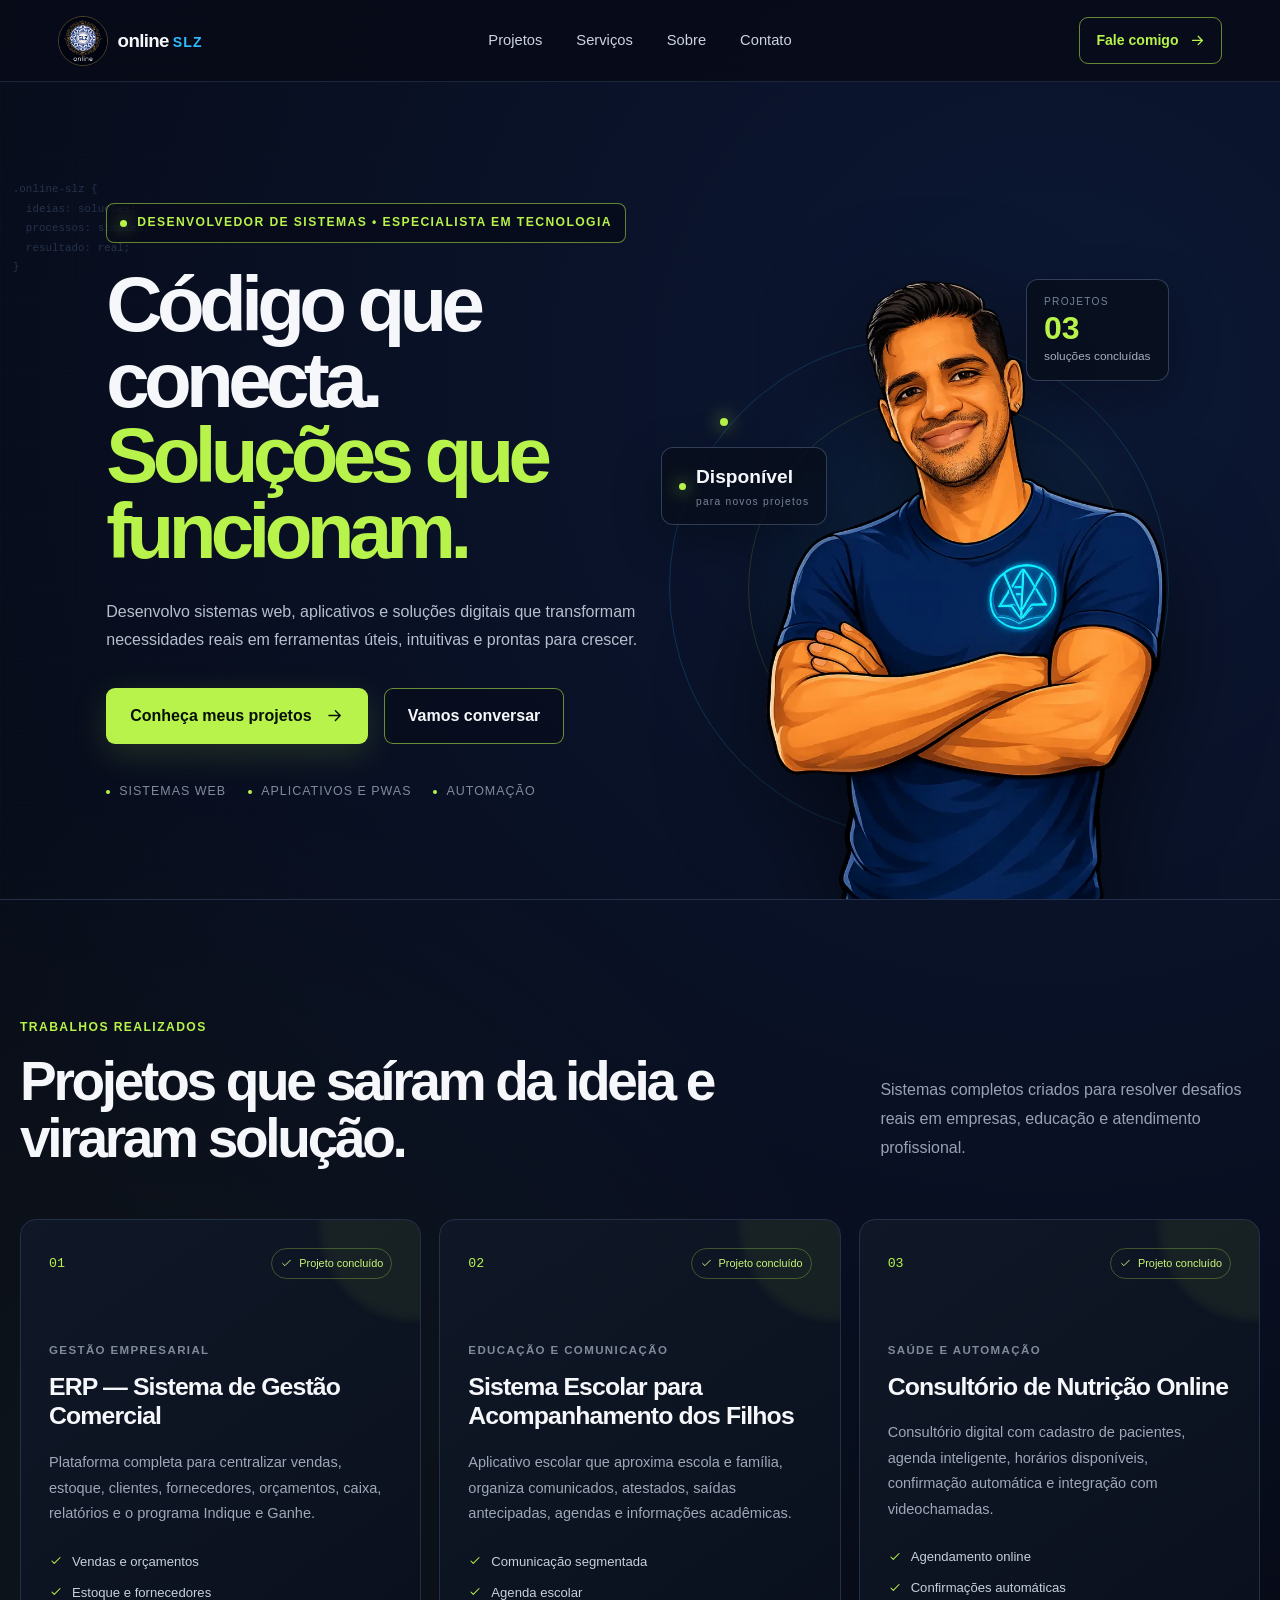
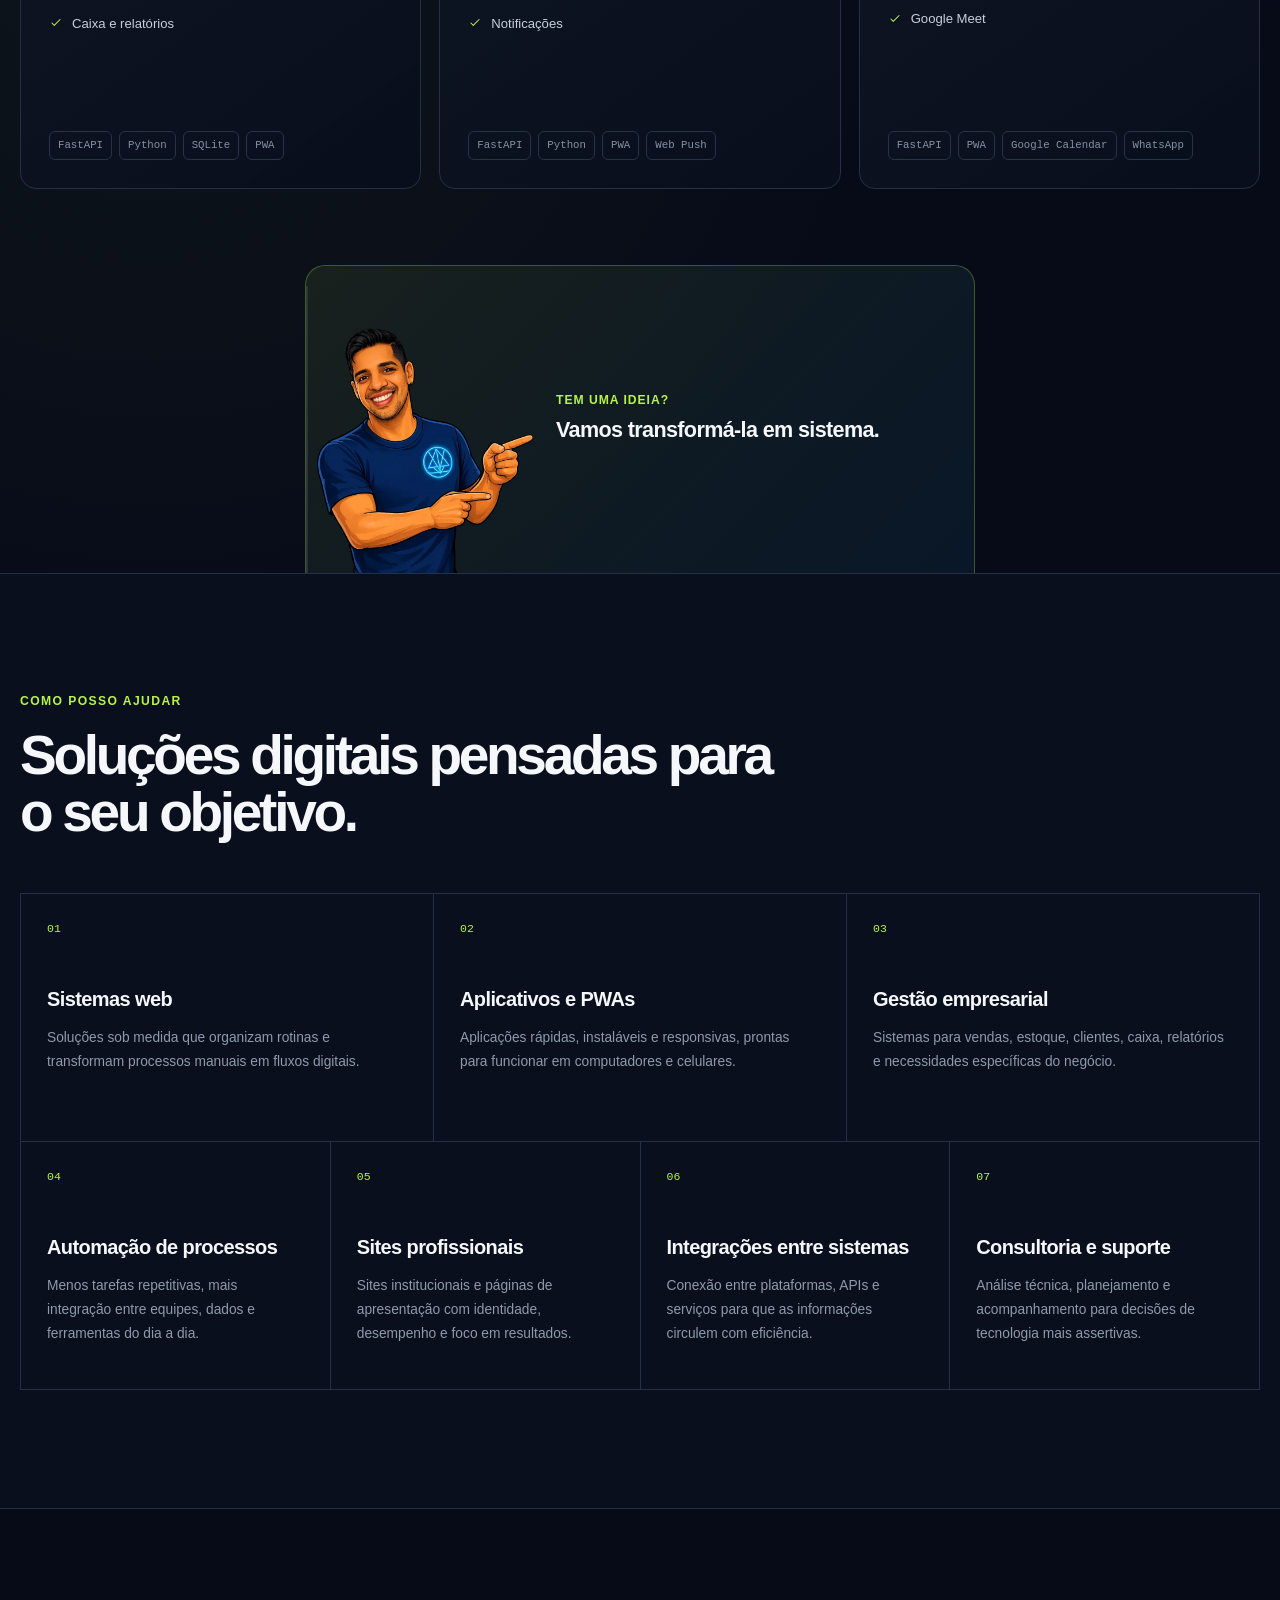
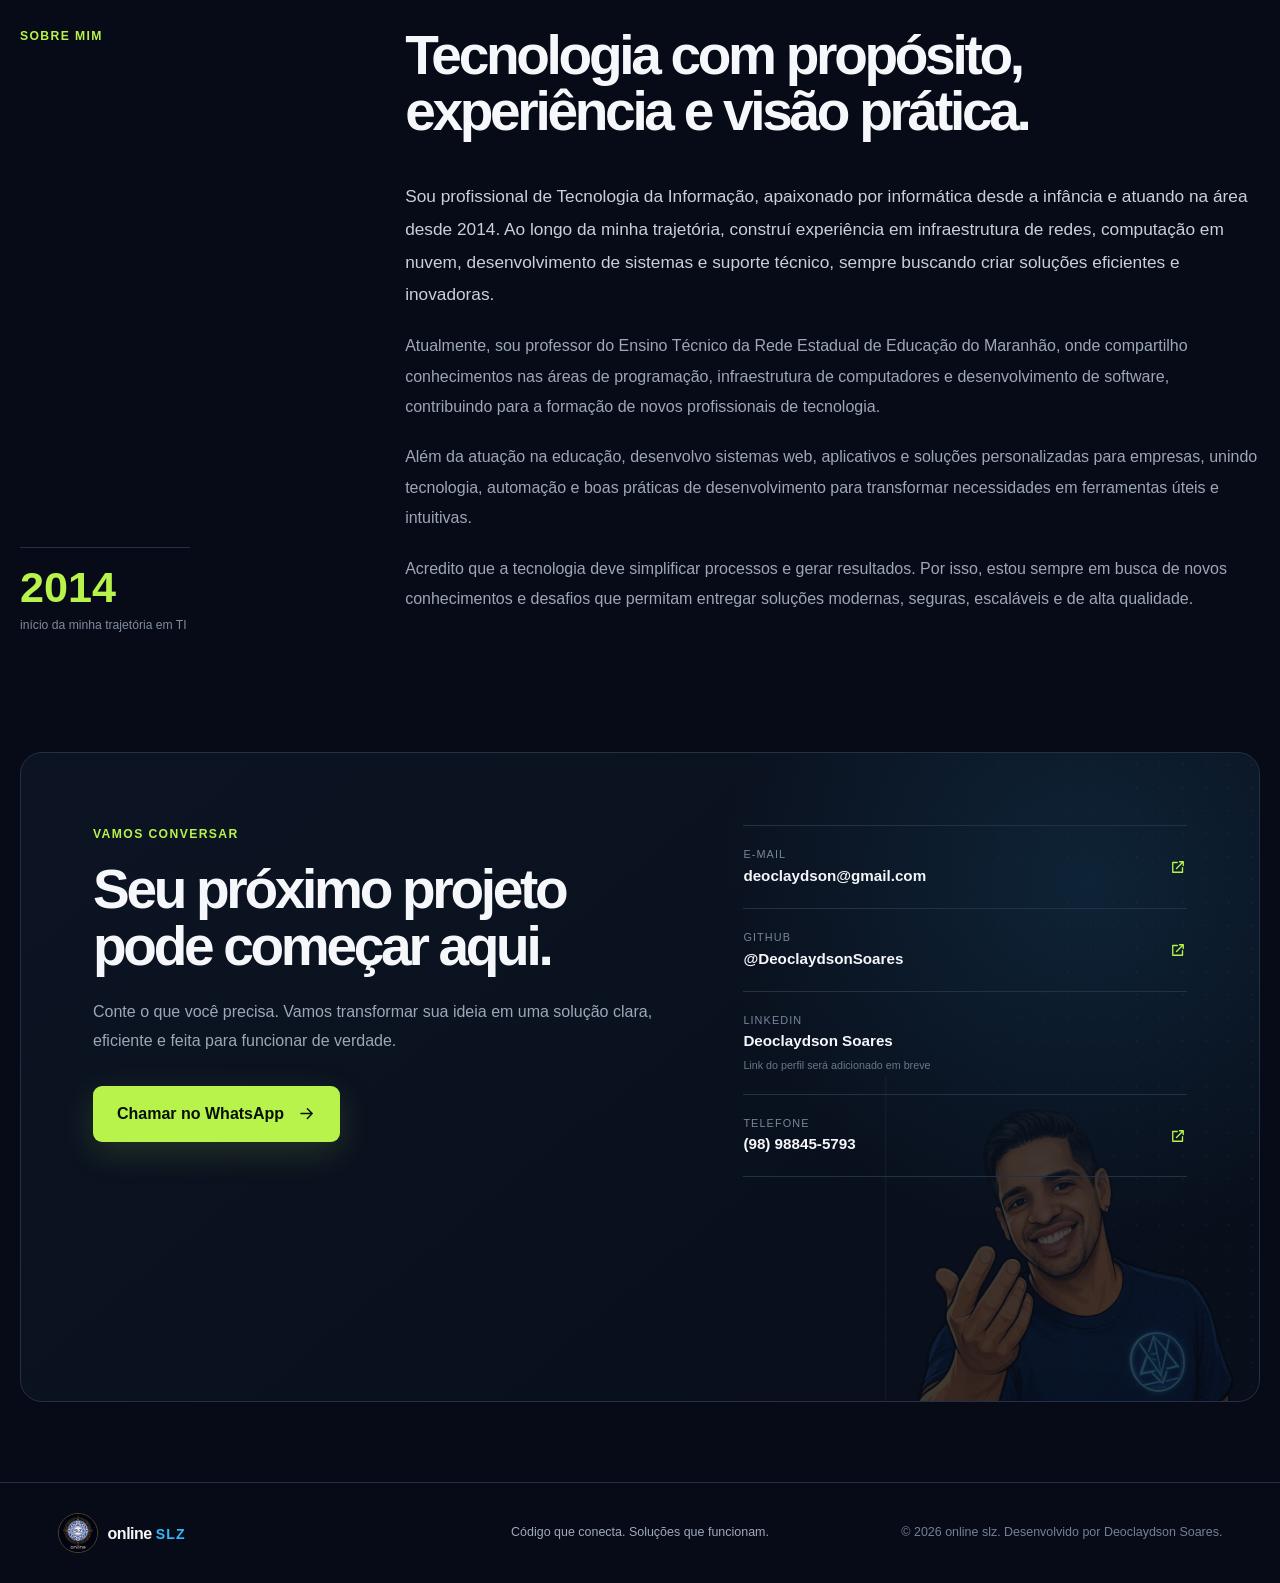
==== index.html @ c658d497 "Criação do site" ====
<!doctype html>
<html lang="pt-BR">
<head>
  <meta charset="utf-8">
  <meta name="viewport" content="width=device-width, initial-scale=1">
  <meta name="theme-color" content="#070b18">
  <meta name="description" content="Portfólio de Deoclaydson Soares. Desenvolvimento de sistemas web, aplicativos, PWAs, automações e soluções personalizadas.">
  <meta name="keywords" content="online slz, Deoclaydson Soares, desenvolvimento de sistemas, aplicativos PWA, sistemas web, automação">
  <title>online slz | Sistemas, aplicativos e soluções em tecnologia</title>
  <link rel="icon" href="[data-uri]">
  <style>

:root {
  --background: #070b18;
  --surface: #0b1220;
  --surface-strong: #101827;
  --surface-soft: #0d1525;
  --text: #f5f7fa;
  --muted: #98a2b3;
  --lime: #b7f34a;
  --lime-soft: rgba(183, 243, 74, 0.12);
  --blue: #32b9ff;
  --gold: #e3b650;
  --border: #243047;
  --header-height: 82px;
}

* {
  box-sizing: border-box;
}

html {
  scroll-behavior: smooth;
  scroll-padding-top: calc(var(--header-height) + 24px);
}

body {
  margin: 0;
  background:
    radial-gradient(circle at 82% 8%, rgba(45, 113, 255, 0.12), transparent 28%),
    radial-gradient(circle at 12% 32%, rgba(183, 243, 74, 0.045), transparent 22%),
    var(--background);
  color: var(--text);
  font-family:
    Inter, "Segoe UI", Arial, Helvetica, sans-serif;
  line-height: 1.6;
  overflow-x: hidden;
}

a {
  color: inherit;
  text-decoration: none;
}

img {
  display: block;
  max-width: 100%;
}

svg {
  width: 1.2em;
  fill: none;
  stroke: currentColor;
  stroke-linecap: round;
  stroke-linejoin: round;
  stroke-width: 1.8;
}

::selection {
  background: var(--lime);
  color: #071006;
}

.skip-link {
  position: fixed;
  z-index: 999;
  top: 10px;
  left: 10px;
  padding: 10px 16px;
  border-radius: 8px;
  background: var(--lime);
  color: #071006;
  transform: translateY(-150%);
  transition: transform 160ms ease;
}

.skip-link:focus {
  transform: translateY(0);
}

.site-header {
  position: sticky;
  z-index: 100;
  top: 0;
  display: grid;
  grid-template-columns: 1fr auto 1fr;
  align-items: center;
  min-height: var(--header-height);
  padding: 10px clamp(20px, 4.5vw, 72px);
  border-bottom: 1px solid rgba(36, 48, 71, 0.72);
  background: rgba(7, 11, 24, 0.86);
  backdrop-filter: blur(20px);
}

.brand {
  display: inline-flex;
  align-items: center;
  width: max-content;
  gap: 10px;
}

.brand img {
  width: 50px;
  height: 50px;
  border: 1px solid rgba(227, 182, 80, 0.32);
  border-radius: 50%;
  object-fit: cover;
}

.brand > span {
  display: flex;
  align-items: baseline;
  gap: 4px;
  letter-spacing: -0.04em;
}

.brand strong {
  font-size: 1.17rem;
  font-weight: 750;
}

.brand small {
  color: var(--blue);
  font-size: 0.88rem;
  font-weight: 800;
  letter-spacing: 0.08em;
  text-transform: uppercase;
}

.desktop-nav {
  display: flex;
  align-items: center;
  gap: 34px;
}

.desktop-nav a {
  position: relative;
  color: #ccd4df;
  font-size: 0.92rem;
  transition: color 180ms ease;
}

.desktop-nav a::after {
  position: absolute;
  right: 0;
  bottom: -10px;
  left: 0;
  height: 2px;
  background: var(--lime);
  content: "";
  transform: scaleX(0);
  transform-origin: right;
  transition: transform 180ms ease;
}

.desktop-nav a:hover,
.desktop-nav a:focus-visible {
  color: var(--text);
}

.desktop-nav a:hover::after,
.desktop-nav a:focus-visible::after {
  transform: scaleX(1);
  transform-origin: left;
}

.header-cta {
  display: inline-flex;
  justify-self: end;
  align-items: center;
  gap: 10px;
  padding: 11px 16px;
  border: 1px solid rgba(183, 243, 74, 0.54);
  border-radius: 9px;
  color: var(--lime);
  font-size: 0.88rem;
  font-weight: 700;
  transition:
    background 180ms ease,
    color 180ms ease,
    transform 180ms ease;
}

.header-cta:hover {
  background: var(--lime);
  color: #071006;
  transform: translateY(-2px);
}

.mobile-menu {
  display: none;
}

.hero {
  position: relative;
  display: grid;
  grid-template-columns: minmax(0, 1.02fr) minmax(420px, 0.98fr);
  align-items: center;
  min-height: calc(100svh - var(--header-height));
  padding: 72px clamp(20px, 8.3vw, 138px) 48px;
  border-bottom: 1px solid var(--border);
  isolation: isolate;
  overflow: hidden;
}

.hero::before {
  position: absolute;
  z-index: -2;
  inset: 0;
  background-image:
    linear-gradient(rgba(36, 48, 71, 0.22) 1px, transparent 1px),
    linear-gradient(90deg, rgba(36, 48, 71, 0.18) 1px, transparent 1px);
  background-size: 72px 72px;
  content: "";
  mask-image: linear-gradient(90deg, black, transparent 56%);
  opacity: 0.36;
}

.hero-copy {
  position: relative;
  z-index: 3;
  max-width: 760px;
  animation: hero-in 650ms ease-out both;
}

.eyebrow,
.section-kicker {
  display: flex;
  align-items: center;
  gap: 10px;
  margin: 0 0 24px;
  color: var(--lime);
  font-size: 0.76rem;
  font-weight: 750;
  letter-spacing: 0.115em;
  text-transform: uppercase;
}

.eyebrow {
  width: fit-content;
  padding: 9px 13px;
  border: 1px solid rgba(183, 243, 74, 0.52);
  border-radius: 8px;
  background: rgba(7, 11, 24, 0.72);
}

.eyebrow > span,
.status-dot {
  width: 7px;
  height: 7px;
  border-radius: 50%;
  background: var(--lime);
  box-shadow: 0 0 18px var(--lime);
}

.hero h1 {
  max-width: 850px;
  margin: 0;
  font-size: clamp(3.5rem, 6.1vw, 6.7rem);
  font-weight: 820;
  letter-spacing: -0.072em;
  line-height: 0.97;
}

.hero h1 em {
  color: var(--lime);
  font-style: normal;
}

.hero-description {
  max-width: 650px;
  margin: 28px 0 0;
  color: #b6c0ce;
  font-size: clamp(1rem, 1.18vw, 1.2rem);
  line-height: 1.75;
}

.hero-actions {
  display: flex;
  flex-wrap: wrap;
  gap: 16px;
  margin-top: 34px;
}

.button {
  display: inline-flex;
  align-items: center;
  justify-content: center;
  min-height: 56px;
  gap: 13px;
  padding: 13px 23px;
  border: 1px solid transparent;
  border-radius: 9px;
  font-weight: 760;
  transition:
    transform 180ms ease,
    box-shadow 180ms ease,
    border-color 180ms ease,
    background 180ms ease;
}

.button:hover,
.button:focus-visible {
  transform: translateY(-3px);
}

.button-primary {
  background: var(--lime);
  box-shadow: 0 10px 34px rgba(183, 243, 74, 0.15);
  color: #071006;
}

.button-primary:hover {
  box-shadow: 0 14px 40px rgba(183, 243, 74, 0.24);
}

.button-secondary {
  border-color: rgba(183, 243, 74, 0.56);
  background: rgba(7, 11, 24, 0.48);
  color: var(--text);
}

.button-secondary:hover {
  border-color: var(--lime);
  background: var(--lime-soft);
}

.hero-proof {
  display: flex;
  flex-wrap: wrap;
  gap: 10px 22px;
  margin-top: 38px;
  color: #7f8b9c;
  font-size: 0.78rem;
  letter-spacing: 0.08em;
  text-transform: uppercase;
}

.hero-proof span {
  position: relative;
  padding-left: 13px;
}

.hero-proof span::before {
  position: absolute;
  top: 50%;
  left: 0;
  width: 4px;
  height: 4px;
  border-radius: 50%;
  background: var(--lime);
  content: "";
  transform: translateY(-50%);
}

.hero-visual {
  position: relative;
  align-self: stretch;
  min-height: 650px;
  animation: visual-in 760ms 100ms ease-out both;
}

.hero-visual::after {
  position: absolute;
  z-index: -1;
  right: 2%;
  bottom: 2%;
  width: 80%;
  height: 76%;
  border-radius: 50%;
  background: radial-gradient(circle, rgba(50, 185, 255, 0.16), transparent 68%);
  content: "";
  filter: blur(8px);
}

.hero-mascot {
  position: absolute;
  z-index: 2;
  right: -2%;
  bottom: -80px;
  width: min(35vw, 580px);
  max-width: none;
  filter: drop-shadow(0 28px 50px rgba(0, 0, 0, 0.52));
}

.orbit {
  position: absolute;
  z-index: 0;
  border: 1px solid rgba(50, 185, 255, 0.2);
  border-radius: 50%;
}

.orbit::before {
  position: absolute;
  width: 8px;
  height: 8px;
  border-radius: 50%;
  background: var(--lime);
  box-shadow: 0 0 18px var(--lime);
  content: "";
}

.orbit-one {
  right: 1%;
  bottom: 2%;
  width: min(39vw, 620px);
  aspect-ratio: 1;
}

.orbit-one::before {
  top: 16%;
  left: 10%;
}

.orbit-two {
  right: 8%;
  bottom: 10%;
  width: min(30vw, 480px);
  aspect-ratio: 1;
  border-color: rgba(183, 243, 74, 0.16);
}

.orbit-two::before {
  right: 2%;
  bottom: 32%;
}

.tech-card {
  position: absolute;
  z-index: 4;
  display: grid;
  padding: 14px 17px;
  border: 1px solid rgba(64, 81, 111, 0.72);
  border-radius: 12px;
  background: rgba(8, 14, 27, 0.82);
  box-shadow: 0 16px 48px rgba(0, 0, 0, 0.28);
  backdrop-filter: blur(14px);
}

.tech-card small {
  color: #768398;
  font-size: 0.64rem;
  letter-spacing: 0.12em;
}

.tech-card strong {
  font-size: 1.2rem;
}

.tech-card span {
  color: #a5afbd;
  font-size: 0.74rem;
}

.tech-card-one {
  top: 18%;
  right: 1%;
}

.tech-card-one strong {
  color: var(--lime);
  font-size: 2rem;
  line-height: 1.15;
}

.tech-card-two {
  top: 42%;
  left: 2%;
  grid-template-columns: auto 1fr;
  align-items: center;
  gap: 1px 10px;
}

.tech-card-two .status-dot {
  grid-row: span 2;
}

.code-text {
  position: absolute;
  z-index: -1;
  color: #263249;
  font-family: Consolas, "Courier New", monospace;
  font-size: 0.68rem;
  line-height: 1.8;
  white-space: pre;
  user-select: none;
}

.code-left {
  top: 12%;
  left: 1%;
}

.section-shell {
  width: min(1240px, calc(100% - 40px));
  margin: 0 auto;
  padding: 118px 0;
}

.section-heading {
  display: grid;
  grid-template-columns: minmax(0, 1.35fr) minmax(280px, 0.65fr);
  align-items: end;
  gap: 72px;
  margin-bottom: 52px;
}

.section-heading.compact {
  grid-template-columns: minmax(0, 760px);
}

.section-heading h2,
.about h2,
.contact h2 {
  margin: 0;
  font-size: clamp(2.2rem, 4.3vw, 4.6rem);
  font-weight: 780;
  letter-spacing: -0.06em;
  line-height: 1.03;
}

.section-heading > p {
  margin: 0 0 4px;
  color: var(--muted);
  font-size: 1rem;
  line-height: 1.8;
}

.section-kicker {
  margin-bottom: 16px;
}

.project-grid {
  display: grid;
  grid-template-columns: repeat(3, minmax(0, 1fr));
  gap: 18px;
}

.project-card {
  position: relative;
  min-height: 570px;
  padding: 28px;
  border: 1px solid var(--border);
  border-radius: 16px;
  background:
    linear-gradient(145deg, rgba(16, 24, 39, 0.92), rgba(8, 14, 27, 0.96)),
    var(--surface);
  overflow: hidden;
  transition:
    transform 220ms ease,
    border-color 220ms ease,
    box-shadow 220ms ease;
}

.project-card::before {
  position: absolute;
  top: -90px;
  right: -90px;
  width: 190px;
  height: 190px;
  border-radius: 50%;
  background: rgba(183, 243, 74, 0.06);
  content: "";
  filter: blur(4px);
}

.project-card:hover {
  border-color: rgba(183, 243, 74, 0.48);
  box-shadow: 0 26px 70px rgba(0, 0, 0, 0.24);
  transform: translateY(-8px);
}

.project-topline {
  display: flex;
  align-items: center;
  justify-content: space-between;
  gap: 12px;
}

.project-number {
  color: var(--lime);
  font-family: Consolas, "Courier New", monospace;
  font-size: 0.83rem;
}

.project-status {
  display: inline-flex;
  align-items: center;
  gap: 6px;
  padding: 6px 8px;
  border: 1px solid rgba(183, 243, 74, 0.28);
  border-radius: 999px;
  color: #c9f77b;
  font-size: 0.68rem;
}

.project-status svg {
  width: 13px;
}

.project-type {
  margin: 62px 0 12px;
  color: #7f8b9d;
  font-size: 0.72rem;
  font-weight: 700;
  letter-spacing: 0.12em;
  text-transform: uppercase;
}

.project-card h3 {
  margin: 0;
  font-size: 1.55rem;
  letter-spacing: -0.035em;
  line-height: 1.2;
}

.project-description {
  margin: 19px 0 24px;
  color: #9da8b8;
  font-size: 0.91rem;
  line-height: 1.75;
}

.feature-list {
  display: grid;
  gap: 10px;
  margin: 0;
  padding: 0;
  color: #c7d0dc;
  font-size: 0.82rem;
  list-style: none;
}

.feature-list li {
  display: flex;
  align-items: center;
  gap: 9px;
}

.feature-list svg {
  width: 14px;
  color: var(--lime);
}

.tech-list {
  position: absolute;
  right: 28px;
  bottom: 28px;
  left: 28px;
  display: flex;
  flex-wrap: wrap;
  gap: 7px;
}

.tech-list span {
  padding: 5px 8px;
  border: 1px solid #26334a;
  border-radius: 6px;
  color: #8592a5;
  font-family: Consolas, "Courier New", monospace;
  font-size: 0.67rem;
}

.projects {
  position: relative;
}

.projects-mascot {
  display: flex;
  align-items: center;
  max-width: 670px;
  min-height: 210px;
  margin: 76px auto -118px;
  padding-right: 34px;
  border: 1px solid rgba(183, 243, 74, 0.28);
  border-bottom: 0;
  border-radius: 20px 20px 0 0;
  background: linear-gradient(135deg, rgba(183, 243, 74, 0.08), rgba(50, 185, 255, 0.07));
  overflow: hidden;
}

.projects-mascot img {
  align-self: flex-end;
  width: 230px;
  margin: 20px 20px -58px 0;
}

.projects-mascot div {
  display: grid;
  gap: 3px;
}

.projects-mascot span {
  color: var(--lime);
  font-size: 0.76rem;
  font-weight: 700;
  letter-spacing: 0.08em;
  text-transform: uppercase;
}

.projects-mascot strong {
  max-width: 330px;
  font-size: 1.35rem;
  letter-spacing: -0.03em;
}

.services {
  width: 100%;
  padding-right: max(20px, calc((100% - 1240px) / 2));
  padding-left: max(20px, calc((100% - 1240px) / 2));
  background: #090f1c;
  border-top: 1px solid var(--border);
  border-bottom: 1px solid var(--border);
}

.services-grid {
  display: grid;
  grid-template-columns: repeat(12, 1fr);
  border-top: 1px solid var(--border);
  border-left: 1px solid var(--border);
}

.service-card {
  grid-column: span 4;
  min-height: 248px;
  padding: 26px;
  border-right: 1px solid var(--border);
  border-bottom: 1px solid var(--border);
  transition: background 180ms ease;
}

.service-card:nth-child(n + 4) {
  grid-column: span 3;
}

.service-card:hover {
  background: rgba(183, 243, 74, 0.055);
}

.service-card > span {
  display: block;
  margin-bottom: 45px;
  color: var(--lime);
  font-family: Consolas, "Courier New", monospace;
  font-size: 0.72rem;
}

.service-card h3 {
  margin: 0 0 11px;
  font-size: 1.25rem;
  letter-spacing: -0.03em;
}

.service-card p {
  margin: 0;
  color: #8f9aad;
  font-size: 0.86rem;
  line-height: 1.75;
}

.about {
  display: grid;
  grid-template-columns: minmax(220px, 0.48fr) minmax(0, 1.52fr);
  gap: clamp(54px, 9vw, 140px);
}

.about-label {
  display: flex;
  flex-direction: column;
  justify-content: space-between;
}

.experience-mark {
  display: grid;
  max-width: 170px;
  gap: 7px;
  padding-top: 18px;
  border-top: 1px solid var(--border);
}

.experience-mark strong {
  color: var(--lime);
  font-size: 2.7rem;
  line-height: 1;
}

.experience-mark span {
  color: #7f8b9d;
  font-size: 0.76rem;
  line-height: 1.5;
}

.about-copy h2 {
  max-width: 820px;
  margin-bottom: 40px;
}

.about-copy p {
  max-width: 900px;
  margin: 0 0 20px;
  color: #9ca7b7;
  font-size: 1rem;
  line-height: 1.9;
}

.about-copy p:first-of-type {
  color: #c8d0db;
  font-size: 1.08rem;
}

.contact {
  position: relative;
  display: grid;
  grid-template-columns: minmax(0, 0.9fr) minmax(360px, 0.7fr);
  gap: 80px;
  min-height: 650px;
  margin-bottom: 80px;
  padding: 72px;
  border: 1px solid var(--border);
  border-radius: 22px;
  background:
    radial-gradient(circle at 86% 20%, rgba(50, 185, 255, 0.11), transparent 31%),
    linear-gradient(140deg, #0c1423, #080e1a);
  overflow: hidden;
}

.contact::before {
  position: absolute;
  inset: 0;
  background-image: radial-gradient(rgba(183, 243, 74, 0.18) 1px, transparent 1px);
  background-size: 23px 23px;
  content: "";
  mask-image: linear-gradient(90deg, transparent 60%, black);
  opacity: 0.32;
}

.contact-copy,
.contact-links {
  position: relative;
  z-index: 3;
}

.contact-copy h2 {
  max-width: 650px;
}

.contact-copy > p:not(.section-kicker) {
  max-width: 600px;
  margin: 24px 0 30px;
  color: #9ca7b7;
  font-size: 1rem;
  line-height: 1.8;
}

.contact-links {
  align-self: start;
  display: grid;
  border-top: 1px solid var(--border);
}

.contact-links > a,
.contact-links > div {
  position: relative;
  display: grid;
  padding: 20px 42px 20px 0;
  border-bottom: 1px solid var(--border);
  transition: padding-left 180ms ease;
}

.contact-links > a:hover {
  padding-left: 8px;
}

.contact-links span {
  color: #788599;
  font-size: 0.68rem;
  letter-spacing: 0.1em;
  text-transform: uppercase;
}

.contact-links strong {
  font-size: 0.95rem;
}

.contact-links small {
  margin-top: 3px;
  color: #69768a;
  font-size: 0.67rem;
}

.contact-links svg {
  position: absolute;
  top: 50%;
  right: 0;
  width: 18px;
  color: var(--lime);
  transform: translateY(-50%);
}

.contact-mascot {
  position: absolute;
  z-index: 2;
  right: 2%;
  bottom: -200px;
  width: 350px;
  opacity: 0.24;
  filter: grayscale(0.25);
  pointer-events: none;
}

footer {
  display: grid;
  grid-template-columns: 1fr auto 1fr;
  align-items: center;
  gap: 24px;
  padding: 30px clamp(20px, 4.5vw, 72px);
  border-top: 1px solid var(--border);
  color: #748095;
  font-size: 0.78rem;
}

.footer-brand img {
  width: 40px;
  height: 40px;
}

.footer-brand strong {
  color: var(--text);
  font-size: 1rem;
}

footer p {
  margin: 0;
  color: #a0aaba;
}

footer > span {
  justify-self: end;
}

@keyframes hero-in {
  from {
    opacity: 0;
    transform: translateY(18px);
  }
  to {
    opacity: 1;
    transform: translateY(0);
  }
}

@keyframes visual-in {
  from {
    opacity: 0;
    transform: translateX(22px);
  }
  to {
    opacity: 1;
    transform: translateX(0);
  }
}

@media (max-width: 1120px) {
  .hero {
    grid-template-columns: minmax(0, 1fr) minmax(340px, 0.7fr);
    padding-right: 38px;
    padding-left: 38px;
  }

  .hero h1 {
    font-size: clamp(3.6rem, 6.5vw, 5.8rem);
  }

  .hero-mascot {
    right: -20%;
    width: 52vw;
  }

  .project-grid {
    grid-template-columns: 1fr;
  }

  .project-card {
    min-height: 410px;
  }

  .service-card,
  .service-card:nth-child(n + 4) {
    grid-column: span 6;
  }

  .service-card:last-child {
    grid-column: span 12;
  }

  .contact {
    gap: 42px;
    padding: 54px;
  }
}

@media (max-width: 820px) {
  :root {
    --header-height: 72px;
  }

  .site-header {
    grid-template-columns: 1fr auto;
  }

  .brand img {
    width: 44px;
    height: 44px;
  }

  .desktop-nav,
  .header-cta {
    display: none;
  }

  .mobile-menu {
    position: relative;
    display: block;
    justify-self: end;
  }

  .mobile-menu summary {
    display: grid;
    width: 46px;
    height: 42px;
    place-content: center;
    gap: 7px;
    border: 1px solid var(--border);
    border-radius: 9px;
    cursor: pointer;
    list-style: none;
  }

  .mobile-menu summary::-webkit-details-marker {
    display: none;
  }

  .mobile-menu summary span {
    display: block;
    width: 20px;
    height: 2px;
    background: var(--text);
  }

  .mobile-menu nav {
    position: absolute;
    top: 52px;
    right: 0;
    display: grid;
    min-width: 210px;
    padding: 10px;
    border: 1px solid var(--border);
    border-radius: 12px;
    background: #0a1120;
    box-shadow: 0 22px 60px rgba(0, 0, 0, 0.48);
  }

  .mobile-menu nav a {
    padding: 11px 12px;
    border-radius: 7px;
  }

  .mobile-menu nav a:hover {
    background: var(--lime-soft);
    color: var(--lime);
  }

  .hero {
    grid-template-columns: 1fr;
    min-height: auto;
    padding: 64px 22px 0;
  }

  .hero::before,
  .code-text {
    display: none;
  }

  .eyebrow {
    font-size: 0.65rem;
  }

  .hero h1 {
    font-size: clamp(3.15rem, 14vw, 5.4rem);
  }

  .hero-description {
    font-size: 1rem;
  }

  .hero-actions .button {
    width: 100%;
  }

  .hero-visual {
    min-height: 560px;
  }

  .hero-mascot {
    right: 50%;
    bottom: -65px;
    width: min(500px, 94vw);
    transform: translateX(50%);
  }

  .orbit-one {
    right: 50%;
    bottom: 0;
    width: min(520px, 95vw);
    transform: translateX(50%);
  }

  .orbit-two {
    right: 50%;
    bottom: 58px;
    width: min(410px, 76vw);
    transform: translateX(50%);
  }

  .tech-card-one {
    top: 14%;
    right: 1%;
  }

  .tech-card-two {
    top: 34%;
    left: 0;
  }

  .section-shell {
    width: min(100% - 36px, 1240px);
    padding: 82px 0;
  }

  .section-heading {
    grid-template-columns: 1fr;
    gap: 22px;
    margin-bottom: 36px;
  }

  .section-heading h2,
  .about h2,
  .contact h2 {
    font-size: clamp(2.35rem, 10vw, 4rem);
  }

  .project-card {
    min-height: 520px;
    padding: 24px;
  }

  .projects-mascot {
    min-height: 180px;
    margin-bottom: -82px;
    padding-right: 18px;
  }

  .projects-mascot img {
    width: 180px;
    margin-left: -24px;
  }

  .projects-mascot strong {
    font-size: 1rem;
  }

  .services {
    width: 100%;
    padding-right: 18px;
    padding-left: 18px;
  }

  .about {
    grid-template-columns: 1fr;
    gap: 46px;
  }

  .about-label {
    gap: 32px;
  }

  .experience-mark {
    max-width: none;
    grid-template-columns: auto 1fr;
    align-items: center;
  }

  .experience-mark span {
    max-width: 180px;
  }

  .contact {
    grid-template-columns: 1fr;
    min-height: auto;
    margin-bottom: 38px;
    padding: 42px 26px 260px;
  }

  .contact-mascot {
    right: -35px;
    bottom: -245px;
    width: 360px;
    opacity: 0.34;
  }

  footer {
    grid-template-columns: 1fr;
    justify-items: start;
  }

  footer > span {
    justify-self: start;
  }
}

@media (max-width: 540px) {
  .hero h1 {
    font-size: clamp(2.8rem, 14.2vw, 4.1rem);
  }

  .hero-visual {
    min-height: 500px;
  }

  .tech-card {
    transform: scale(0.86);
  }

  .tech-card-one {
    right: -18px;
  }

  .tech-card-two {
    left: -18px;
  }

  .project-topline {
    align-items: flex-start;
  }

  .project-status {
    max-width: 120px;
    line-height: 1.3;
  }

  .services-grid {
    grid-template-columns: 1fr;
  }

  .service-card,
  .service-card:nth-child(n + 4),
  .service-card:last-child {
    grid-column: auto;
    min-height: 220px;
  }

  .projects-mascot {
    justify-content: flex-end;
    min-height: 200px;
  }

  .projects-mascot img {
    position: absolute;
    left: -48px;
    width: 190px;
    opacity: 0.45;
  }

  .projects-mascot div {
    position: relative;
    z-index: 2;
    max-width: 56%;
  }
}

@media (prefers-reduced-motion: reduce) {
  html {
    scroll-behavior: auto;
  }

  *,
  *::before,
  *::after {
    animation-duration: 0.01ms !important;
    animation-iteration-count: 1 !important;
    scroll-behavior: auto !important;
    transition-duration: 0.01ms !important;
  }
}
</style>
</head>
<body><link rel="preload" as="image" href="[data-uri]"/><link rel="preload" as="image" href="[data-uri]"/><link rel="preload" as="image" href="[data-uri]"/><link rel="preload" as="image" href="[data-uri]"/><a class="skip-link" href="#conteudo">Ir para o conteúdo</a><header class="site-header"><a class="brand" href="#inicio" aria-label="online slz — início"><img src="[data-uri]" alt=""/><span><strong>online</strong><small>slz</small></span></a><nav class="desktop-nav" aria-label="Navegação principal"><a href="#projetos">Projetos</a><a href="#servicos">Serviços</a><a href="#sobre">Sobre</a><a href="#contato">Contato</a></nav><a class="header-cta" href="https://wa.me/5598988455793" target="_blank">Fale comigo<svg viewBox="0 0 24 24" aria-hidden="true"><path d="M5 12h14M13 6l6 6-6 6"></path></svg></a><details class="mobile-menu"><summary aria-label="Abrir menu"><span></span><span></span></summary><nav aria-label="Navegação móvel"><a href="#projetos">Projetos</a><a href="#servicos">Serviços</a><a href="#sobre">Sobre</a><a href="#contato">Contato</a></nav></details></header><main id="conteudo"><section class="hero" id="inicio"><div class="code-text code-left" aria-hidden="true">.online-slz {
  ideias: soluções;
  processos: simples;
  resultado: real;
}</div><div class="hero-copy"><p class="eyebrow"><span></span>Desenvolvedor de Sistemas • Especialista em Tecnologia</p><h1>Código que conecta.<br/><em>Soluções que funcionam.</em></h1><p class="hero-description">Desenvolvo sistemas web, aplicativos e soluções digitais que transformam necessidades reais em ferramentas úteis, intuitivas e prontas para crescer.</p><div class="hero-actions"><a class="button button-primary" href="#projetos">Conheça meus projetos<svg viewBox="0 0 24 24" aria-hidden="true"><path d="M5 12h14M13 6l6 6-6 6"></path></svg></a><a class="button button-secondary" href="https://wa.me/5598988455793" target="_blank">Vamos conversar</a></div><div class="hero-proof" aria-label="Áreas de atuação"><span>Sistemas web</span><span>Aplicativos e PWAs</span><span>Automação</span></div></div><div class="hero-visual"><div class="orbit orbit-one" aria-hidden="true"></div><div class="orbit orbit-two" aria-hidden="true"></div><div class="tech-card tech-card-one"><small>PROJETOS</small><strong>03</strong><span>soluções concluídas</span></div><div class="tech-card tech-card-two"><span class="status-dot"></span><strong>Disponível</strong><small>para novos projetos</small></div><img class="hero-mascot" src="[data-uri]" alt="Ilustração de Deoclaydson Soares com os braços cruzados"/></div></section><section class="projects section-shell" id="projetos"><div class="section-heading"><div><p class="section-kicker">Trabalhos realizados</p><h2>Projetos que saíram da ideia e viraram solução.</h2></div><p>Sistemas completos criados para resolver desafios reais em empresas, educação e atendimento profissional.</p></div><div class="project-grid"><article class="project-card"><div class="project-topline"><span class="project-number">01</span><span class="project-status"><svg viewBox="0 0 24 24" aria-hidden="true"><path d="m5 12 4 4L19 6"></path></svg>Projeto concluído</span></div><p class="project-type">Gestão empresarial</p><h3>ERP — Sistema de Gestão Comercial</h3><p class="project-description">Plataforma completa para centralizar vendas, estoque, clientes, fornecedores, orçamentos, caixa, relatórios e o programa Indique e Ganhe.</p><ul class="feature-list"><li><svg viewBox="0 0 24 24" aria-hidden="true"><path d="m5 12 4 4L19 6"></path></svg>Vendas e orçamentos</li><li><svg viewBox="0 0 24 24" aria-hidden="true"><path d="m5 12 4 4L19 6"></path></svg>Estoque e fornecedores</li><li><svg viewBox="0 0 24 24" aria-hidden="true"><path d="m5 12 4 4L19 6"></path></svg>Caixa e relatórios</li></ul><div class="tech-list"><span>FastAPI</span><span>Python</span><span>SQLite</span><span>PWA</span></div></article><article class="project-card"><div class="project-topline"><span class="project-number">02</span><span class="project-status"><svg viewBox="0 0 24 24" aria-hidden="true"><path d="m5 12 4 4L19 6"></path></svg>Projeto concluído</span></div><p class="project-type">Educação e comunicação</p><h3>Sistema Escolar para Acompanhamento dos Filhos</h3><p class="project-description">Aplicativo escolar que aproxima escola e família, organiza comunicados, atestados, saídas antecipadas, agendas e informações acadêmicas.</p><ul class="feature-list"><li><svg viewBox="0 0 24 24" aria-hidden="true"><path d="m5 12 4 4L19 6"></path></svg>Comunicação segmentada</li><li><svg viewBox="0 0 24 24" aria-hidden="true"><path d="m5 12 4 4L19 6"></path></svg>Agenda escolar</li><li><svg viewBox="0 0 24 24" aria-hidden="true"><path d="m5 12 4 4L19 6"></path></svg>Notificações</li></ul><div class="tech-list"><span>FastAPI</span><span>Python</span><span>PWA</span><span>Web Push</span></div></article><article class="project-card"><div class="project-topline"><span class="project-number">03</span><span class="project-status"><svg viewBox="0 0 24 24" aria-hidden="true"><path d="m5 12 4 4L19 6"></path></svg>Projeto concluído</span></div><p class="project-type">Saúde e automação</p><h3>Consultório de Nutrição Online</h3><p class="project-description">Consultório digital com cadastro de pacientes, agenda inteligente, horários disponíveis, confirmação automática e integração com videochamadas.</p><ul class="feature-list"><li><svg viewBox="0 0 24 24" aria-hidden="true"><path d="m5 12 4 4L19 6"></path></svg>Agendamento online</li><li><svg viewBox="0 0 24 24" aria-hidden="true"><path d="m5 12 4 4L19 6"></path></svg>Confirmações automáticas</li><li><svg viewBox="0 0 24 24" aria-hidden="true"><path d="m5 12 4 4L19 6"></path></svg>Google Meet</li></ul><div class="tech-list"><span>FastAPI</span><span>PWA</span><span>Google Calendar</span><span>WhatsApp</span></div></article></div><div class="projects-mascot" aria-hidden="true"><img src="[data-uri]" alt=""/><div><span>Tem uma ideia?</span><strong>Vamos transformá-la em sistema.</strong></div></div></section><section class="services section-shell" id="servicos"><div class="section-heading compact"><div><p class="section-kicker">Como posso ajudar</p><h2>Soluções digitais pensadas para o seu objetivo.</h2></div></div><div class="services-grid"><article class="service-card"><span>01</span><h3>Sistemas web</h3><p>Soluções sob medida que organizam rotinas e transformam processos manuais em fluxos digitais.</p></article><article class="service-card"><span>02</span><h3>Aplicativos e PWAs</h3><p>Aplicações rápidas, instaláveis e responsivas, prontas para funcionar em computadores e celulares.</p></article><article class="service-card"><span>03</span><h3>Gestão empresarial</h3><p>Sistemas para vendas, estoque, clientes, caixa, relatórios e necessidades específicas do negócio.</p></article><article class="service-card"><span>04</span><h3>Automação de processos</h3><p>Menos tarefas repetitivas, mais integração entre equipes, dados e ferramentas do dia a dia.</p></article><article class="service-card"><span>05</span><h3>Sites profissionais</h3><p>Sites institucionais e páginas de apresentação com identidade, desempenho e foco em resultados.</p></article><article class="service-card"><span>06</span><h3>Integrações entre sistemas</h3><p>Conexão entre plataformas, APIs e serviços para que as informações circulem com eficiência.</p></article><article class="service-card"><span>07</span><h3>Consultoria e suporte</h3><p>Análise técnica, planejamento e acompanhamento para decisões de tecnologia mais assertivas.</p></article></div></section><section class="about section-shell" id="sobre"><div class="about-label"><p class="section-kicker">Sobre mim</p><div class="experience-mark"><strong>2014</strong><span>início da minha trajetória em TI</span></div></div><div class="about-copy"><h2>Tecnologia com propósito, experiência e visão prática.</h2><p>Sou profissional de Tecnologia da Informação, apaixonado por informática desde a infância e atuando na área desde 2014. Ao longo da minha trajetória, construí experiência em infraestrutura de redes, computação em nuvem, desenvolvimento de sistemas e suporte técnico, sempre buscando criar soluções eficientes e inovadoras.</p><p>Atualmente, sou professor do Ensino Técnico da Rede Estadual de Educação do Maranhão, onde compartilho conhecimentos nas áreas de programação, infraestrutura de computadores e desenvolvimento de software, contribuindo para a formação de novos profissionais de tecnologia.</p><p>Além da atuação na educação, desenvolvo sistemas web, aplicativos e soluções personalizadas para empresas, unindo tecnologia, automação e boas práticas de desenvolvimento para transformar necessidades em ferramentas úteis e intuitivas.</p><p>Acredito que a tecnologia deve simplificar processos e gerar resultados. Por isso, estou sempre em busca de novos conhecimentos e desafios que permitam entregar soluções modernas, seguras, escaláveis e de alta qualidade.</p></div></section><section class="contact section-shell" id="contato"><div class="contact-copy"><p class="section-kicker">Vamos conversar</p><h2>Seu próximo projeto pode começar aqui.</h2><p>Conte o que você precisa. Vamos transformar sua ideia em uma solução clara, eficiente e feita para funcionar de verdade.</p><a class="button button-primary" href="https://wa.me/5598988455793" target="_blank">Chamar no WhatsApp<svg viewBox="0 0 24 24" aria-hidden="true"><path d="M5 12h14M13 6l6 6-6 6"></path></svg></a></div><div class="contact-links"><a href="mailto:deoclaydson@gmail.com"><span>E-mail</span><strong>deoclaydson@gmail.com</strong><svg viewBox="0 0 24 24" aria-hidden="true"><path d="M14 5h5v5M19 5l-9 9M18 13v6H5V6h6"></path></svg></a><a href="https://github.com/DeoclaydsonSoares" target="_blank"><span>GitHub</span><strong>@DeoclaydsonSoares</strong><svg viewBox="0 0 24 24" aria-hidden="true"><path d="M14 5h5v5M19 5l-9 9M18 13v6H5V6h6"></path></svg></a><div><span>LinkedIn</span><strong>Deoclaydson Soares</strong><small>Link do perfil será adicionado em breve</small></div><a href="tel:+5598988455793"><span>Telefone</span><strong>(98) 98845-5793</strong><svg viewBox="0 0 24 24" aria-hidden="true"><path d="M14 5h5v5M19 5l-9 9M18 13v6H5V6h6"></path></svg></a></div><img class="contact-mascot" src="[data-uri]" alt="Ilustração de Deoclaydson Soares chamando para conversar"/></section></main><footer><a class="brand footer-brand" href="#inicio"><img src="[data-uri]" alt=""/><span><strong>online</strong><small>slz</small></span></a><p>Código que conecta. Soluções que funcionam.</p><span>© 2026 online slz. Desenvolvido por Deoclaydson Soares.</span></footer></body>
</html>
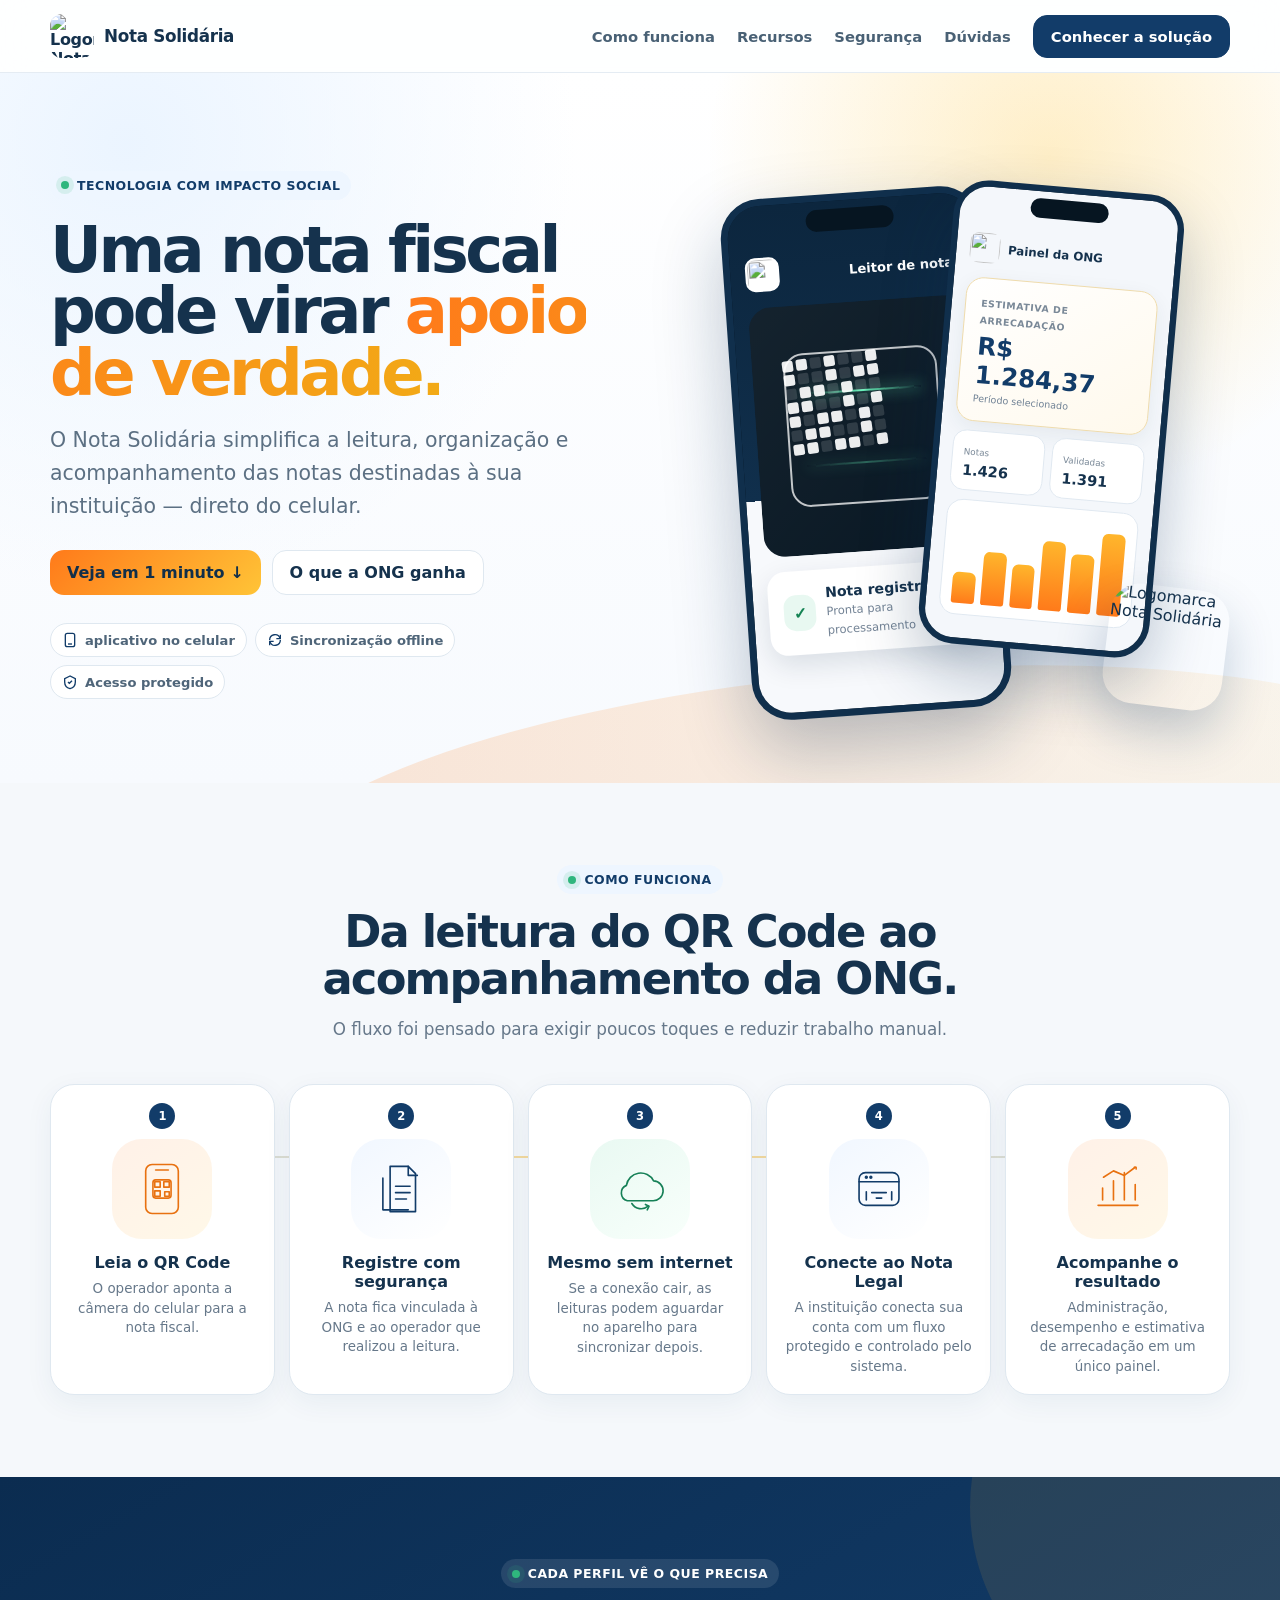
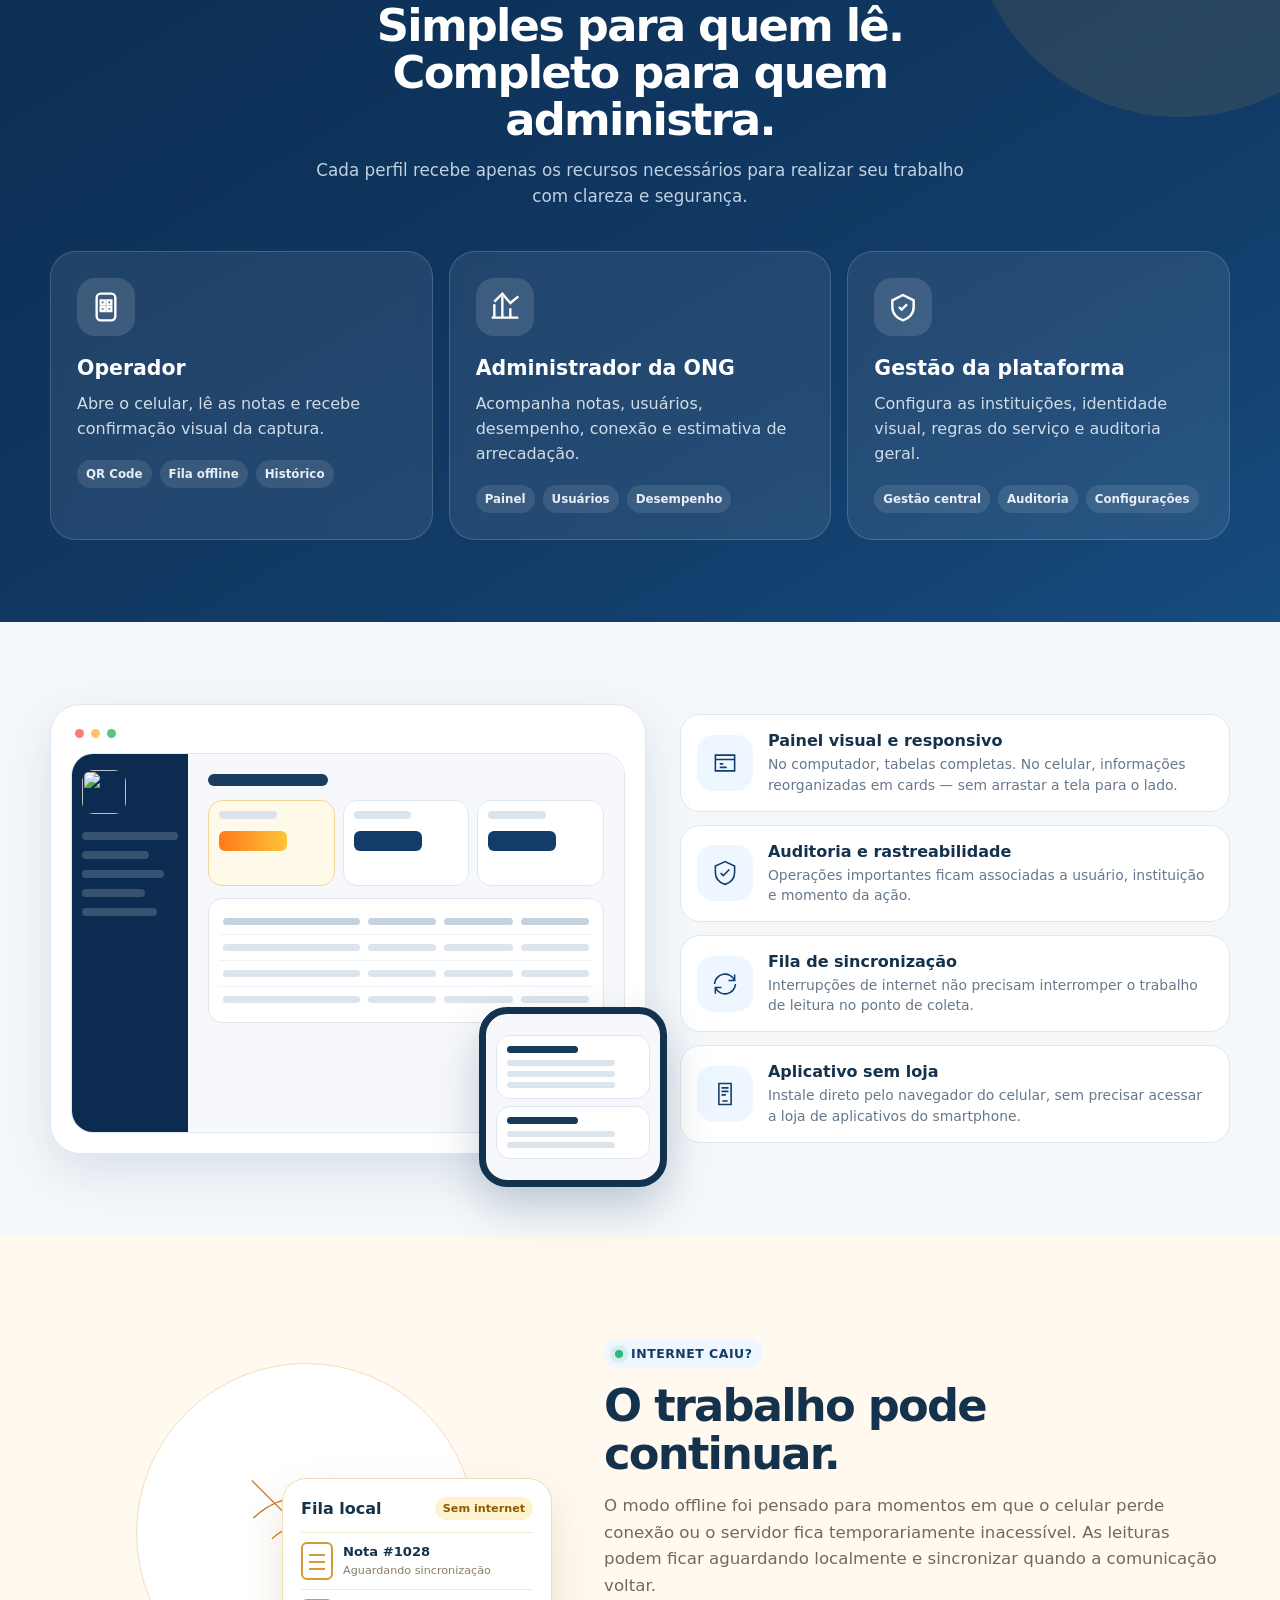
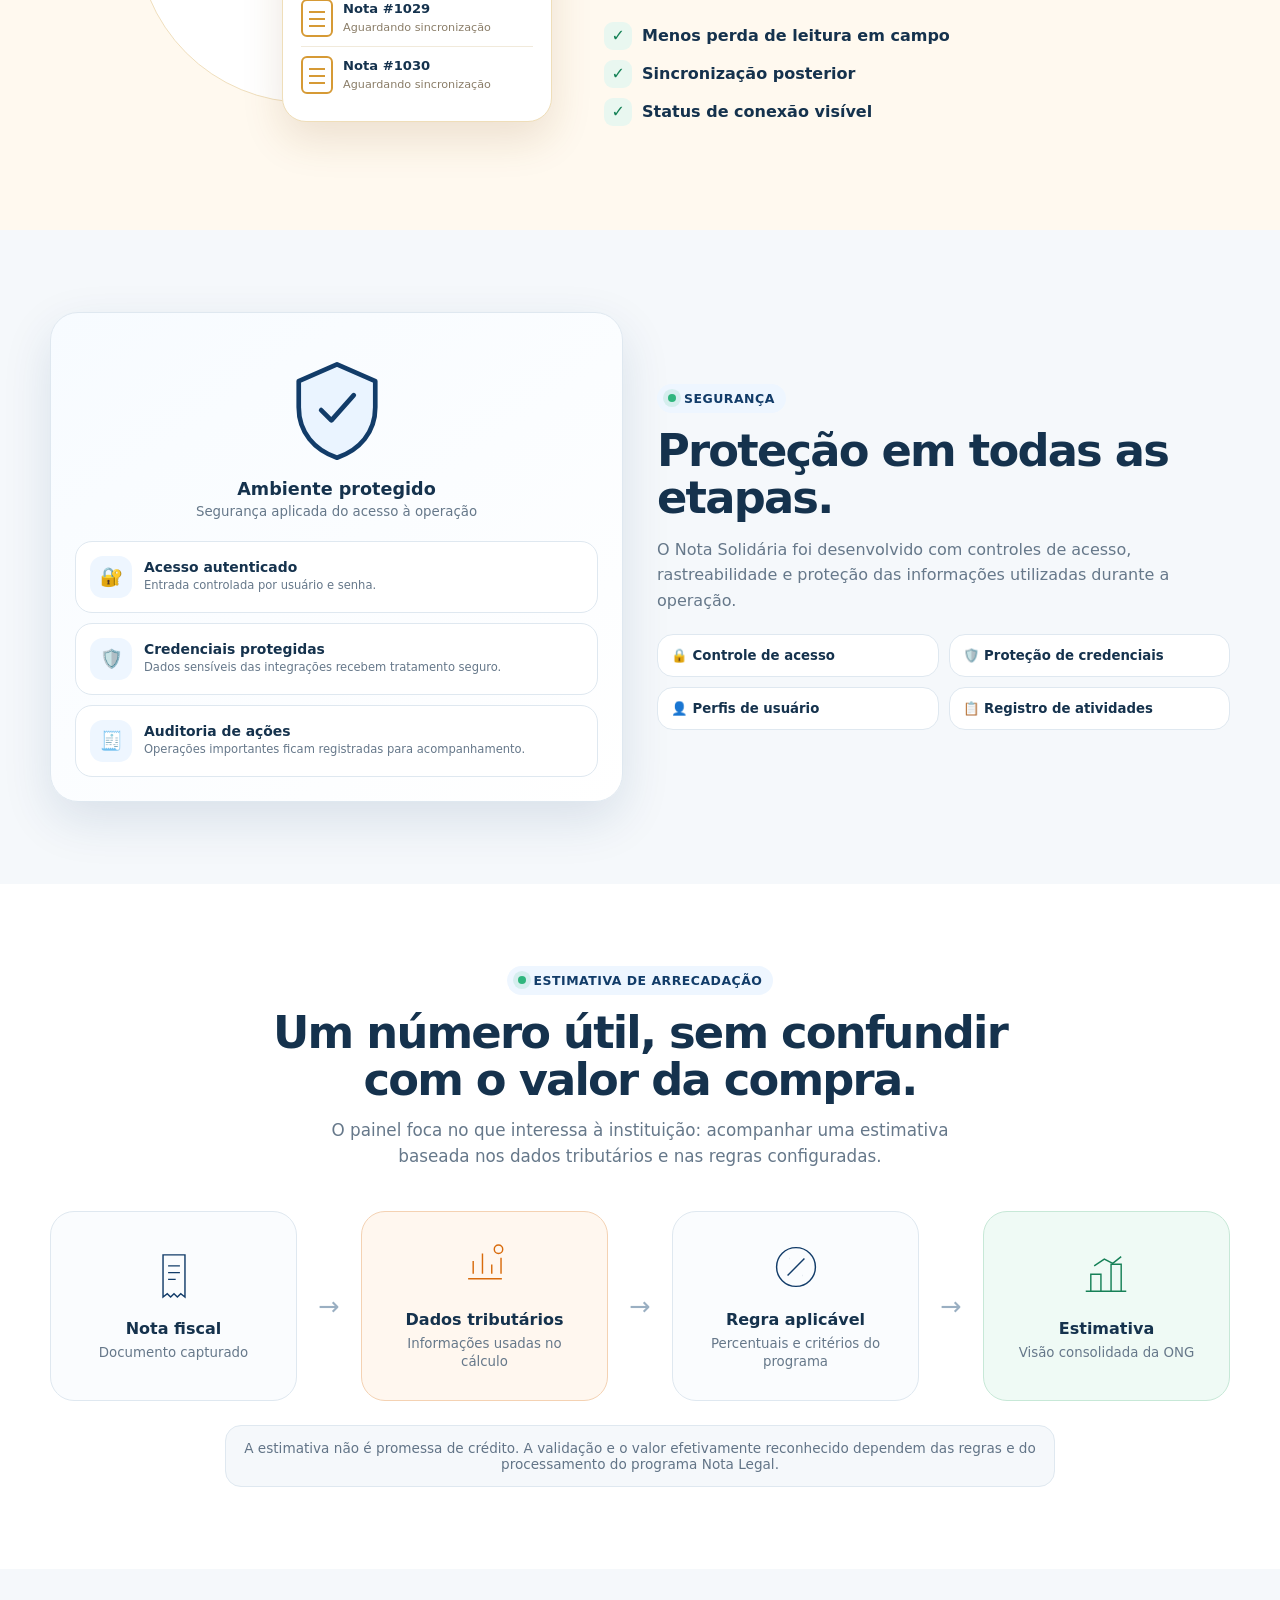
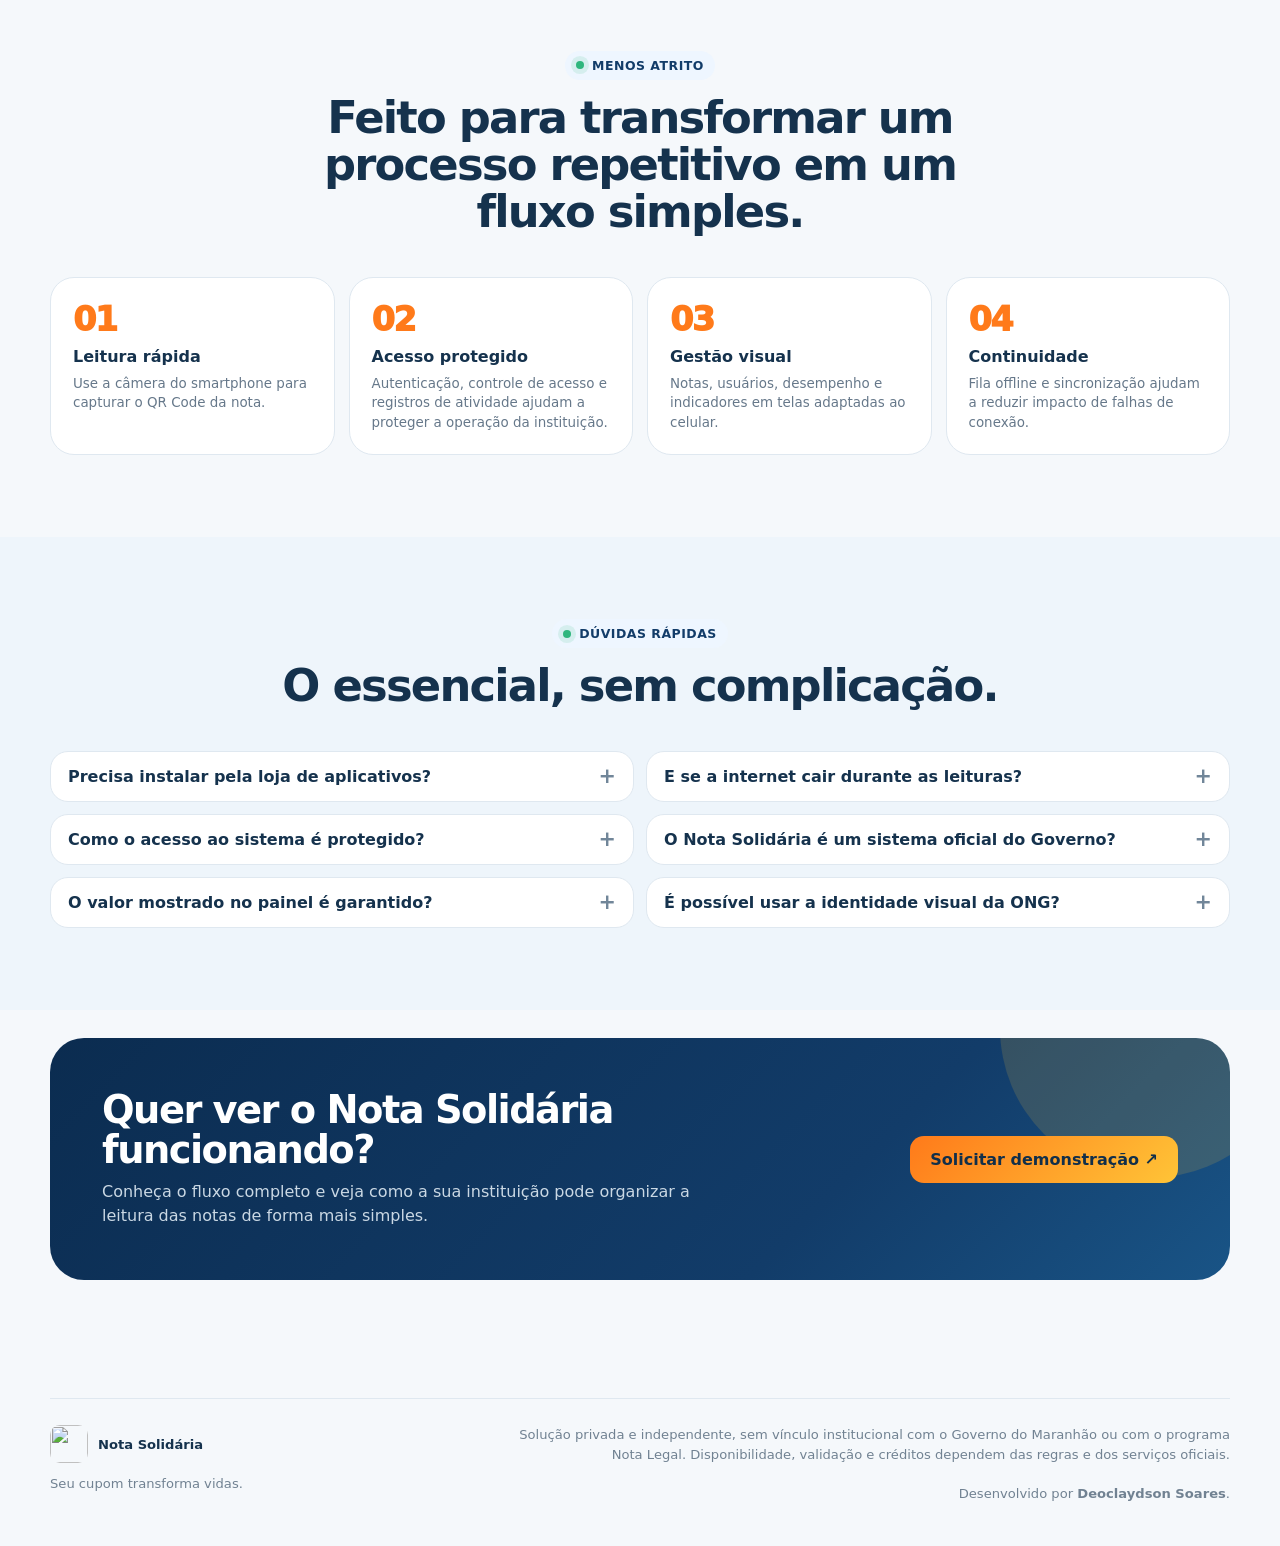
==== commit 3f9a79fe: "rename" ====
--- a/index.html
+++ b/index.html
@@ -2,1311 +2,344 @@
 <html lang="pt-BR">
 <head>
   <meta charset="utf-8">
-  <meta name="viewport" content="width=device-width, initial-scale=1">
-  <meta name="theme-color" content="#070b18">
-  <meta name="description" content="Portfólio de Deoclaydson Soares. Desenvolvimento de sistemas web, aplicativos, PWAs, automações e soluções personalizadas.">
-  <meta name="keywords" content="online slz, Deoclaydson Soares, desenvolvimento de sistemas, aplicativos PWA, sistemas web, automação">
-  <title>online slz | Sistemas, aplicativos e soluções em tecnologia</title>
-  <link rel="icon" href="[data-uri]">
+  <meta name="viewport" content="width=device-width, initial-scale=1, viewport-fit=cover">
+  <meta name="theme-color" content="#123c69">
+  <meta name="description" content="Nota Solidária — leitura de QR Code de notas fiscais, organização por ONG, modo offline e acompanhamento da estimativa de arrecadação.">
+  <meta property="og:title" content="Nota Solidária">
+  <meta property="og:description" content="Seu cupom transforma vidas. Conheça uma forma simples de organizar notas fiscais e apoiar instituições.">
+  <meta property="og:image" content="assets/nota-solidaria-logo.png">
+  <meta property="og:type" content="website">
+  <link rel="icon" href="assets/favicon.png">
+  <title>Nota Solidária — Seu cupom transforma vidas</title>
   <style>
-
-:root {
-  --background: #070b18;
-  --surface: #0b1220;
-  --surface-strong: #101827;
-  --surface-soft: #0d1525;
-  --text: #f5f7fa;
-  --muted: #98a2b3;
-  --lime: #b7f34a;
-  --lime-soft: rgba(183, 243, 74, 0.12);
-  --blue: #32b9ff;
-  --gold: #e3b650;
-  --border: #243047;
-  --header-height: 82px;
-}
-
-* {
-  box-sizing: border-box;
-}
-
-html {
-  scroll-behavior: smooth;
-  scroll-padding-top: calc(var(--header-height) + 24px);
-}
-
-body {
-  margin: 0;
-  background:
-    radial-gradient(circle at 82% 8%, rgba(45, 113, 255, 0.12), transparent 28%),
-    radial-gradient(circle at 12% 32%, rgba(183, 243, 74, 0.045), transparent 22%),
-    var(--background);
-  color: var(--text);
-  font-family:
-    Inter, "Segoe UI", Arial, Helvetica, sans-serif;
-  line-height: 1.6;
-  overflow-x: hidden;
-}
-
-a {
-  color: inherit;
-  text-decoration: none;
-}
-
-img {
-  display: block;
-  max-width: 100%;
-}
-
-svg {
-  width: 1.2em;
-  fill: none;
-  stroke: currentColor;
-  stroke-linecap: round;
-  stroke-linejoin: round;
-  stroke-width: 1.8;
-}
-
-::selection {
-  background: var(--lime);
-  color: #071006;
-}
-
-.skip-link {
-  position: fixed;
-  z-index: 999;
-  top: 10px;
-  left: 10px;
-  padding: 10px 16px;
-  border-radius: 8px;
-  background: var(--lime);
-  color: #071006;
-  transform: translateY(-150%);
-  transition: transform 160ms ease;
-}
-
-.skip-link:focus {
-  transform: translateY(0);
-}
-
-.site-header {
-  position: sticky;
-  z-index: 100;
-  top: 0;
-  display: grid;
-  grid-template-columns: 1fr auto 1fr;
-  align-items: center;
-  min-height: var(--header-height);
-  padding: 10px clamp(20px, 4.5vw, 72px);
-  border-bottom: 1px solid rgba(36, 48, 71, 0.72);
-  background: rgba(7, 11, 24, 0.86);
-  backdrop-filter: blur(20px);
-}
-
-.brand {
-  display: inline-flex;
-  align-items: center;
-  width: max-content;
-  gap: 10px;
-}
-
-.brand img {
-  width: 50px;
-  height: 50px;
-  border: 1px solid rgba(227, 182, 80, 0.32);
-  border-radius: 50%;
-  object-fit: cover;
-}
-
-.brand > span {
-  display: flex;
-  align-items: baseline;
-  gap: 4px;
-  letter-spacing: -0.04em;
-}
-
-.brand strong {
-  font-size: 1.17rem;
-  font-weight: 750;
-}
-
-.brand small {
-  color: var(--blue);
-  font-size: 0.88rem;
-  font-weight: 800;
-  letter-spacing: 0.08em;
-  text-transform: uppercase;
-}
-
-.desktop-nav {
-  display: flex;
-  align-items: center;
-  gap: 34px;
-}
-
-.desktop-nav a {
-  position: relative;
-  color: #ccd4df;
-  font-size: 0.92rem;
-  transition: color 180ms ease;
-}
-
-.desktop-nav a::after {
-  position: absolute;
-  right: 0;
-  bottom: -10px;
-  left: 0;
-  height: 2px;
-  background: var(--lime);
-  content: "";
-  transform: scaleX(0);
-  transform-origin: right;
-  transition: transform 180ms ease;
-}
-
-.desktop-nav a:hover,
-.desktop-nav a:focus-visible {
-  color: var(--text);
-}
-
-.desktop-nav a:hover::after,
-.desktop-nav a:focus-visible::after {
-  transform: scaleX(1);
-  transform-origin: left;
-}
-
-.header-cta {
-  display: inline-flex;
-  justify-self: end;
-  align-items: center;
-  gap: 10px;
-  padding: 11px 16px;
-  border: 1px solid rgba(183, 243, 74, 0.54);
-  border-radius: 9px;
-  color: var(--lime);
-  font-size: 0.88rem;
-  font-weight: 700;
-  transition:
-    background 180ms ease,
-    color 180ms ease,
-    transform 180ms ease;
-}
-
-.header-cta:hover {
-  background: var(--lime);
-  color: #071006;
-  transform: translateY(-2px);
-}
-
-.mobile-menu {
-  display: none;
-}
-
-.hero {
-  position: relative;
-  display: grid;
-  grid-template-columns: minmax(0, 1.02fr) minmax(420px, 0.98fr);
-  align-items: center;
-  min-height: calc(100svh - var(--header-height));
-  padding: 72px clamp(20px, 8.3vw, 138px) 48px;
-  border-bottom: 1px solid var(--border);
-  isolation: isolate;
-  overflow: hidden;
-}
-
-.hero::before {
-  position: absolute;
-  z-index: -2;
-  inset: 0;
-  background-image:
-    linear-gradient(rgba(36, 48, 71, 0.22) 1px, transparent 1px),
-    linear-gradient(90deg, rgba(36, 48, 71, 0.18) 1px, transparent 1px);
-  background-size: 72px 72px;
-  content: "";
-  mask-image: linear-gradient(90deg, black, transparent 56%);
-  opacity: 0.36;
-}
-
-.hero-copy {
-  position: relative;
-  z-index: 3;
-  max-width: 760px;
-  animation: hero-in 650ms ease-out both;
-}
-
-.eyebrow,
-.section-kicker {
-  display: flex;
-  align-items: center;
-  gap: 10px;
-  margin: 0 0 24px;
-  color: var(--lime);
-  font-size: 0.76rem;
-  font-weight: 750;
-  letter-spacing: 0.115em;
-  text-transform: uppercase;
-}
-
-.eyebrow {
-  width: fit-content;
-  padding: 9px 13px;
-  border: 1px solid rgba(183, 243, 74, 0.52);
-  border-radius: 8px;
-  background: rgba(7, 11, 24, 0.72);
-}
-
-.eyebrow > span,
-.status-dot {
-  width: 7px;
-  height: 7px;
-  border-radius: 50%;
-  background: var(--lime);
-  box-shadow: 0 0 18px var(--lime);
-}
-
-.hero h1 {
-  max-width: 850px;
-  margin: 0;
-  font-size: clamp(3.5rem, 6.1vw, 6.7rem);
-  font-weight: 820;
-  letter-spacing: -0.072em;
-  line-height: 0.97;
-}
-
-.hero h1 em {
-  color: var(--lime);
-  font-style: normal;
-}
-
-.hero-description {
-  max-width: 650px;
-  margin: 28px 0 0;
-  color: #b6c0ce;
-  font-size: clamp(1rem, 1.18vw, 1.2rem);
-  line-height: 1.75;
-}
-
-.hero-actions {
-  display: flex;
-  flex-wrap: wrap;
-  gap: 16px;
-  margin-top: 34px;
-}
-
-.button {
-  display: inline-flex;
-  align-items: center;
-  justify-content: center;
-  min-height: 56px;
-  gap: 13px;
-  padding: 13px 23px;
-  border: 1px solid transparent;
-  border-radius: 9px;
-  font-weight: 760;
-  transition:
-    transform 180ms ease,
-    box-shadow 180ms ease,
-    border-color 180ms ease,
-    background 180ms ease;
-}
-
-.button:hover,
-.button:focus-visible {
-  transform: translateY(-3px);
-}
-
-.button-primary {
-  background: var(--lime);
-  box-shadow: 0 10px 34px rgba(183, 243, 74, 0.15);
-  color: #071006;
-}
-
-.button-primary:hover {
-  box-shadow: 0 14px 40px rgba(183, 243, 74, 0.24);
-}
-
-.button-secondary {
-  border-color: rgba(183, 243, 74, 0.56);
-  background: rgba(7, 11, 24, 0.48);
-  color: var(--text);
-}
-
-.button-secondary:hover {
-  border-color: var(--lime);
-  background: var(--lime-soft);
-}
-
-.hero-proof {
-  display: flex;
-  flex-wrap: wrap;
-  gap: 10px 22px;
-  margin-top: 38px;
-  color: #7f8b9c;
-  font-size: 0.78rem;
-  letter-spacing: 0.08em;
-  text-transform: uppercase;
-}
-
-.hero-proof span {
-  position: relative;
-  padding-left: 13px;
-}
-
-.hero-proof span::before {
-  position: absolute;
-  top: 50%;
-  left: 0;
-  width: 4px;
-  height: 4px;
-  border-radius: 50%;
-  background: var(--lime);
-  content: "";
-  transform: translateY(-50%);
-}
-
-.hero-visual {
-  position: relative;
-  align-self: stretch;
-  min-height: 650px;
-  animation: visual-in 760ms 100ms ease-out both;
-}
-
-.hero-visual::after {
-  position: absolute;
-  z-index: -1;
-  right: 2%;
-  bottom: 2%;
-  width: 80%;
-  height: 76%;
-  border-radius: 50%;
-  background: radial-gradient(circle, rgba(50, 185, 255, 0.16), transparent 68%);
-  content: "";
-  filter: blur(8px);
-}
-
-.hero-mascot {
-  position: absolute;
-  z-index: 2;
-  right: -2%;
-  bottom: -80px;
-  width: min(35vw, 580px);
-  max-width: none;
-  filter: drop-shadow(0 28px 50px rgba(0, 0, 0, 0.52));
-}
-
-.orbit {
-  position: absolute;
-  z-index: 0;
-  border: 1px solid rgba(50, 185, 255, 0.2);
-  border-radius: 50%;
-}
-
-.orbit::before {
-  position: absolute;
-  width: 8px;
-  height: 8px;
-  border-radius: 50%;
-  background: var(--lime);
-  box-shadow: 0 0 18px var(--lime);
-  content: "";
-}
-
-.orbit-one {
-  right: 1%;
-  bottom: 2%;
-  width: min(39vw, 620px);
-  aspect-ratio: 1;
-}
-
-.orbit-one::before {
-  top: 16%;
-  left: 10%;
-}
-
-.orbit-two {
-  right: 8%;
-  bottom: 10%;
-  width: min(30vw, 480px);
-  aspect-ratio: 1;
-  border-color: rgba(183, 243, 74, 0.16);
-}
-
-.orbit-two::before {
-  right: 2%;
-  bottom: 32%;
-}
-
-.tech-card {
-  position: absolute;
-  z-index: 4;
-  display: grid;
-  padding: 14px 17px;
-  border: 1px solid rgba(64, 81, 111, 0.72);
-  border-radius: 12px;
-  background: rgba(8, 14, 27, 0.82);
-  box-shadow: 0 16px 48px rgba(0, 0, 0, 0.28);
-  backdrop-filter: blur(14px);
-}
-
-.tech-card small {
-  color: #768398;
-  font-size: 0.64rem;
-  letter-spacing: 0.12em;
-}
-
-.tech-card strong {
-  font-size: 1.2rem;
-}
-
-.tech-card span {
-  color: #a5afbd;
-  font-size: 0.74rem;
-}
-
-.tech-card-one {
-  top: 18%;
-  right: 1%;
-}
-
-.tech-card-one strong {
-  color: var(--lime);
-  font-size: 2rem;
-  line-height: 1.15;
-}
-
-.tech-card-two {
-  top: 42%;
-  left: 2%;
-  grid-template-columns: auto 1fr;
-  align-items: center;
-  gap: 1px 10px;
-}
-
-.tech-card-two .status-dot {
-  grid-row: span 2;
-}
-
-.code-text {
-  position: absolute;
-  z-index: -1;
-  color: #263249;
-  font-family: Consolas, "Courier New", monospace;
-  font-size: 0.68rem;
-  line-height: 1.8;
-  white-space: pre;
-  user-select: none;
-}
-
-.code-left {
-  top: 12%;
-  left: 1%;
-}
-
-.section-shell {
-  width: min(1240px, calc(100% - 40px));
-  margin: 0 auto;
-  padding: 118px 0;
-}
-
-.section-heading {
-  display: grid;
-  grid-template-columns: minmax(0, 1.35fr) minmax(280px, 0.65fr);
-  align-items: end;
-  gap: 72px;
-  margin-bottom: 52px;
-}
-
-.section-heading.compact {
-  grid-template-columns: minmax(0, 760px);
-}
-
-.section-heading h2,
-.about h2,
-.contact h2 {
-  margin: 0;
-  font-size: clamp(2.2rem, 4.3vw, 4.6rem);
-  font-weight: 780;
-  letter-spacing: -0.06em;
-  line-height: 1.03;
-}
-
-.section-heading > p {
-  margin: 0 0 4px;
-  color: var(--muted);
-  font-size: 1rem;
-  line-height: 1.8;
-}
-
-.section-kicker {
-  margin-bottom: 16px;
-}
-
-.project-grid {
-  display: grid;
-  grid-template-columns: repeat(3, minmax(0, 1fr));
-  gap: 18px;
-}
-
-.project-card {
-  position: relative;
-  min-height: 570px;
-  padding: 28px;
-  border: 1px solid var(--border);
-  border-radius: 16px;
-  background:
-    linear-gradient(145deg, rgba(16, 24, 39, 0.92), rgba(8, 14, 27, 0.96)),
-    var(--surface);
-  overflow: hidden;
-  transition:
-    transform 220ms ease,
-    border-color 220ms ease,
-    box-shadow 220ms ease;
-}
-
-.project-card::before {
-  position: absolute;
-  top: -90px;
-  right: -90px;
-  width: 190px;
-  height: 190px;
-  border-radius: 50%;
-  background: rgba(183, 243, 74, 0.06);
-  content: "";
-  filter: blur(4px);
-}
-
-.project-card:hover {
-  border-color: rgba(183, 243, 74, 0.48);
-  box-shadow: 0 26px 70px rgba(0, 0, 0, 0.24);
-  transform: translateY(-8px);
-}
-
-.project-topline {
-  display: flex;
-  align-items: center;
-  justify-content: space-between;
-  gap: 12px;
-}
-
-.project-number {
-  color: var(--lime);
-  font-family: Consolas, "Courier New", monospace;
-  font-size: 0.83rem;
-}
-
-.project-status {
-  display: inline-flex;
-  align-items: center;
-  gap: 6px;
-  padding: 6px 8px;
-  border: 1px solid rgba(183, 243, 74, 0.28);
-  border-radius: 999px;
-  color: #c9f77b;
-  font-size: 0.68rem;
-}
-
-.project-status svg {
-  width: 13px;
-}
-
-.project-type {
-  margin: 62px 0 12px;
-  color: #7f8b9d;
-  font-size: 0.72rem;
-  font-weight: 700;
-  letter-spacing: 0.12em;
-  text-transform: uppercase;
-}
-
-.project-card h3 {
-  margin: 0;
-  font-size: 1.55rem;
-  letter-spacing: -0.035em;
-  line-height: 1.2;
-}
-
-.project-description {
-  margin: 19px 0 24px;
-  color: #9da8b8;
-  font-size: 0.91rem;
-  line-height: 1.75;
-}
-
-.feature-list {
-  display: grid;
-  gap: 10px;
-  margin: 0;
-  padding: 0;
-  color: #c7d0dc;
-  font-size: 0.82rem;
-  list-style: none;
-}
-
-.feature-list li {
-  display: flex;
-  align-items: center;
-  gap: 9px;
-}
-
-.feature-list svg {
-  width: 14px;
-  color: var(--lime);
-}
-
-.tech-list {
-  position: absolute;
-  right: 28px;
-  bottom: 28px;
-  left: 28px;
-  display: flex;
-  flex-wrap: wrap;
-  gap: 7px;
-}
-
-.tech-list span {
-  padding: 5px 8px;
-  border: 1px solid #26334a;
-  border-radius: 6px;
-  color: #8592a5;
-  font-family: Consolas, "Courier New", monospace;
-  font-size: 0.67rem;
-}
-
-.projects {
-  position: relative;
-}
-
-.projects-mascot {
-  display: flex;
-  align-items: center;
-  max-width: 670px;
-  min-height: 210px;
-  margin: 76px auto -118px;
-  padding-right: 34px;
-  border: 1px solid rgba(183, 243, 74, 0.28);
-  border-bottom: 0;
-  border-radius: 20px 20px 0 0;
-  background: linear-gradient(135deg, rgba(183, 243, 74, 0.08), rgba(50, 185, 255, 0.07));
-  overflow: hidden;
-}
-
-.projects-mascot img {
-  align-self: flex-end;
-  width: 230px;
-  margin: 20px 20px -58px 0;
-}
-
-.projects-mascot div {
-  display: grid;
-  gap: 3px;
-}
-
-.projects-mascot span {
-  color: var(--lime);
-  font-size: 0.76rem;
-  font-weight: 700;
-  letter-spacing: 0.08em;
-  text-transform: uppercase;
-}
-
-.projects-mascot strong {
-  max-width: 330px;
-  font-size: 1.35rem;
-  letter-spacing: -0.03em;
-}
-
-.services {
-  width: 100%;
-  padding-right: max(20px, calc((100% - 1240px) / 2));
-  padding-left: max(20px, calc((100% - 1240px) / 2));
-  background: #090f1c;
-  border-top: 1px solid var(--border);
-  border-bottom: 1px solid var(--border);
-}
-
-.services-grid {
-  display: grid;
-  grid-template-columns: repeat(12, 1fr);
-  border-top: 1px solid var(--border);
-  border-left: 1px solid var(--border);
-}
-
-.service-card {
-  grid-column: span 4;
-  min-height: 248px;
-  padding: 26px;
-  border-right: 1px solid var(--border);
-  border-bottom: 1px solid var(--border);
-  transition: background 180ms ease;
-}
-
-.service-card:nth-child(n + 4) {
-  grid-column: span 3;
-}
-
-.service-card:hover {
-  background: rgba(183, 243, 74, 0.055);
-}
-
-.service-card > span {
-  display: block;
-  margin-bottom: 45px;
-  color: var(--lime);
-  font-family: Consolas, "Courier New", monospace;
-  font-size: 0.72rem;
-}
-
-.service-card h3 {
-  margin: 0 0 11px;
-  font-size: 1.25rem;
-  letter-spacing: -0.03em;
-}
-
-.service-card p {
-  margin: 0;
-  color: #8f9aad;
-  font-size: 0.86rem;
-  line-height: 1.75;
-}
-
-.about {
-  display: grid;
-  grid-template-columns: minmax(220px, 0.48fr) minmax(0, 1.52fr);
-  gap: clamp(54px, 9vw, 140px);
-}
-
-.about-label {
-  display: flex;
-  flex-direction: column;
-  justify-content: space-between;
-}
-
-.experience-mark {
-  display: grid;
-  max-width: 170px;
-  gap: 7px;
-  padding-top: 18px;
-  border-top: 1px solid var(--border);
-}
-
-.experience-mark strong {
-  color: var(--lime);
-  font-size: 2.7rem;
-  line-height: 1;
-}
-
-.experience-mark span {
-  color: #7f8b9d;
-  font-size: 0.76rem;
-  line-height: 1.5;
-}
-
-.about-copy h2 {
-  max-width: 820px;
-  margin-bottom: 40px;
-}
-
-.about-copy p {
-  max-width: 900px;
-  margin: 0 0 20px;
-  color: #9ca7b7;
-  font-size: 1rem;
-  line-height: 1.9;
-}
-
-.about-copy p:first-of-type {
-  color: #c8d0db;
-  font-size: 1.08rem;
-}
-
-.contact {
-  position: relative;
-  display: grid;
-  grid-template-columns: minmax(0, 0.9fr) minmax(360px, 0.7fr);
-  gap: 80px;
-  min-height: 650px;
-  margin-bottom: 80px;
-  padding: 72px;
-  border: 1px solid var(--border);
-  border-radius: 22px;
-  background:
-    radial-gradient(circle at 86% 20%, rgba(50, 185, 255, 0.11), transparent 31%),
-    linear-gradient(140deg, #0c1423, #080e1a);
-  overflow: hidden;
-}
-
-.contact::before {
-  position: absolute;
-  inset: 0;
-  background-image: radial-gradient(rgba(183, 243, 74, 0.18) 1px, transparent 1px);
-  background-size: 23px 23px;
-  content: "";
-  mask-image: linear-gradient(90deg, transparent 60%, black);
-  opacity: 0.32;
-}
-
-.contact-copy,
-.contact-links {
-  position: relative;
-  z-index: 3;
-}
-
-.contact-copy h2 {
-  max-width: 650px;
-}
-
-.contact-copy > p:not(.section-kicker) {
-  max-width: 600px;
-  margin: 24px 0 30px;
-  color: #9ca7b7;
-  font-size: 1rem;
-  line-height: 1.8;
-}
-
-.contact-links {
-  align-self: start;
-  display: grid;
-  border-top: 1px solid var(--border);
-}
-
-.contact-links > a,
-.contact-links > div {
-  position: relative;
-  display: grid;
-  padding: 20px 42px 20px 0;
-  border-bottom: 1px solid var(--border);
-  transition: padding-left 180ms ease;
-}
-
-.contact-links > a:hover {
-  padding-left: 8px;
-}
-
-.contact-links span {
-  color: #788599;
-  font-size: 0.68rem;
-  letter-spacing: 0.1em;
-  text-transform: uppercase;
-}
-
-.contact-links strong {
-  font-size: 0.95rem;
-}
-
-.contact-links small {
-  margin-top: 3px;
-  color: #69768a;
-  font-size: 0.67rem;
-}
-
-.contact-links svg {
-  position: absolute;
-  top: 50%;
-  right: 0;
-  width: 18px;
-  color: var(--lime);
-  transform: translateY(-50%);
-}
-
-.contact-mascot {
-  position: absolute;
-  z-index: 2;
-  right: 2%;
-  bottom: -200px;
-  width: 350px;
-  opacity: 0.24;
-  filter: grayscale(0.25);
-  pointer-events: none;
-}
-
-footer {
-  display: grid;
-  grid-template-columns: 1fr auto 1fr;
-  align-items: center;
-  gap: 24px;
-  padding: 30px clamp(20px, 4.5vw, 72px);
-  border-top: 1px solid var(--border);
-  color: #748095;
-  font-size: 0.78rem;
-}
-
-.footer-brand img {
-  width: 40px;
-  height: 40px;
-}
-
-.footer-brand strong {
-  color: var(--text);
-  font-size: 1rem;
-}
-
-footer p {
-  margin: 0;
-  color: #a0aaba;
-}
-
-footer > span {
-  justify-self: end;
-}
-
-@keyframes hero-in {
-  from {
-    opacity: 0;
-    transform: translateY(18px);
-  }
-  to {
-    opacity: 1;
-    transform: translateY(0);
-  }
-}
-
-@keyframes visual-in {
-  from {
-    opacity: 0;
-    transform: translateX(22px);
-  }
-  to {
-    opacity: 1;
-    transform: translateX(0);
-  }
-}
-
-@media (max-width: 1120px) {
-  .hero {
-    grid-template-columns: minmax(0, 1fr) minmax(340px, 0.7fr);
-    padding-right: 38px;
-    padding-left: 38px;
-  }
-
-  .hero h1 {
-    font-size: clamp(3.6rem, 6.5vw, 5.8rem);
-  }
-
-  .hero-mascot {
-    right: -20%;
-    width: 52vw;
-  }
-
-  .project-grid {
-    grid-template-columns: 1fr;
-  }
-
-  .project-card {
-    min-height: 410px;
-  }
-
-  .service-card,
-  .service-card:nth-child(n + 4) {
-    grid-column: span 6;
-  }
-
-  .service-card:last-child {
-    grid-column: span 12;
-  }
-
-  .contact {
-    gap: 42px;
-    padding: 54px;
-  }
-}
-
-@media (max-width: 820px) {
-  :root {
-    --header-height: 72px;
-  }
-
-  .site-header {
-    grid-template-columns: 1fr auto;
-  }
-
-  .brand img {
-    width: 44px;
-    height: 44px;
-  }
-
-  .desktop-nav,
-  .header-cta {
-    display: none;
-  }
-
-  .mobile-menu {
-    position: relative;
-    display: block;
-    justify-self: end;
-  }
-
-  .mobile-menu summary {
-    display: grid;
-    width: 46px;
-    height: 42px;
-    place-content: center;
-    gap: 7px;
-    border: 1px solid var(--border);
-    border-radius: 9px;
-    cursor: pointer;
-    list-style: none;
-  }
-
-  .mobile-menu summary::-webkit-details-marker {
-    display: none;
-  }
-
-  .mobile-menu summary span {
-    display: block;
-    width: 20px;
-    height: 2px;
-    background: var(--text);
-  }
-
-  .mobile-menu nav {
-    position: absolute;
-    top: 52px;
-    right: 0;
-    display: grid;
-    min-width: 210px;
-    padding: 10px;
-    border: 1px solid var(--border);
-    border-radius: 12px;
-    background: #0a1120;
-    box-shadow: 0 22px 60px rgba(0, 0, 0, 0.48);
-  }
-
-  .mobile-menu nav a {
-    padding: 11px 12px;
-    border-radius: 7px;
-  }
-
-  .mobile-menu nav a:hover {
-    background: var(--lime-soft);
-    color: var(--lime);
-  }
-
-  .hero {
-    grid-template-columns: 1fr;
-    min-height: auto;
-    padding: 64px 22px 0;
-  }
-
-  .hero::before,
-  .code-text {
-    display: none;
-  }
-
-  .eyebrow {
-    font-size: 0.65rem;
-  }
-
-  .hero h1 {
-    font-size: clamp(3.15rem, 14vw, 5.4rem);
-  }
-
-  .hero-description {
-    font-size: 1rem;
-  }
-
-  .hero-actions .button {
-    width: 100%;
-  }
-
-  .hero-visual {
-    min-height: 560px;
-  }
-
-  .hero-mascot {
-    right: 50%;
-    bottom: -65px;
-    width: min(500px, 94vw);
-    transform: translateX(50%);
-  }
-
-  .orbit-one {
-    right: 50%;
-    bottom: 0;
-    width: min(520px, 95vw);
-    transform: translateX(50%);
-  }
-
-  .orbit-two {
-    right: 50%;
-    bottom: 58px;
-    width: min(410px, 76vw);
-    transform: translateX(50%);
-  }
-
-  .tech-card-one {
-    top: 14%;
-    right: 1%;
-  }
-
-  .tech-card-two {
-    top: 34%;
-    left: 0;
-  }
-
-  .section-shell {
-    width: min(100% - 36px, 1240px);
-    padding: 82px 0;
-  }
-
-  .section-heading {
-    grid-template-columns: 1fr;
-    gap: 22px;
-    margin-bottom: 36px;
-  }
-
-  .section-heading h2,
-  .about h2,
-  .contact h2 {
-    font-size: clamp(2.35rem, 10vw, 4rem);
-  }
-
-  .project-card {
-    min-height: 520px;
-    padding: 24px;
-  }
-
-  .projects-mascot {
-    min-height: 180px;
-    margin-bottom: -82px;
-    padding-right: 18px;
-  }
-
-  .projects-mascot img {
-    width: 180px;
-    margin-left: -24px;
-  }
-
-  .projects-mascot strong {
-    font-size: 1rem;
-  }
-
-  .services {
-    width: 100%;
-    padding-right: 18px;
-    padding-left: 18px;
-  }
-
-  .about {
-    grid-template-columns: 1fr;
-    gap: 46px;
-  }
-
-  .about-label {
-    gap: 32px;
-  }
-
-  .experience-mark {
-    max-width: none;
-    grid-template-columns: auto 1fr;
-    align-items: center;
-  }
-
-  .experience-mark span {
-    max-width: 180px;
-  }
-
-  .contact {
-    grid-template-columns: 1fr;
-    min-height: auto;
-    margin-bottom: 38px;
-    padding: 42px 26px 260px;
-  }
-
-  .contact-mascot {
-    right: -35px;
-    bottom: -245px;
-    width: 360px;
-    opacity: 0.34;
-  }
-
-  footer {
-    grid-template-columns: 1fr;
-    justify-items: start;
-  }
-
-  footer > span {
-    justify-self: start;
-  }
-}
-
-@media (max-width: 540px) {
-  .hero h1 {
-    font-size: clamp(2.8rem, 14.2vw, 4.1rem);
-  }
-
-  .hero-visual {
-    min-height: 500px;
-  }
-
-  .tech-card {
-    transform: scale(0.86);
-  }
-
-  .tech-card-one {
-    right: -18px;
-  }
-
-  .tech-card-two {
-    left: -18px;
-  }
-
-  .project-topline {
-    align-items: flex-start;
-  }
-
-  .project-status {
-    max-width: 120px;
-    line-height: 1.3;
-  }
-
-  .services-grid {
-    grid-template-columns: 1fr;
-  }
-
-  .service-card,
-  .service-card:nth-child(n + 4),
-  .service-card:last-child {
-    grid-column: auto;
-    min-height: 220px;
-  }
-
-  .projects-mascot {
-    justify-content: flex-end;
-    min-height: 200px;
-  }
-
-  .projects-mascot img {
-    position: absolute;
-    left: -48px;
-    width: 190px;
-    opacity: 0.45;
-  }
-
-  .projects-mascot div {
-    position: relative;
-    z-index: 2;
-    max-width: 56%;
-  }
-}
-
-@media (prefers-reduced-motion: reduce) {
-  html {
-    scroll-behavior: auto;
-  }
-
-  *,
-  *::before,
-  *::after {
-    animation-duration: 0.01ms !important;
-    animation-iteration-count: 1 !important;
-    scroll-behavior: auto !important;
-    transition-duration: 0.01ms !important;
-  }
-}
-</style>
+    :root{
+      --navy:#123c69;
+      --navy-2:#0b2c50;
+      --ink:#15324d;
+      --muted:#66788a;
+      --orange:#ff7a1a;
+      --gold:#ffc437;
+      --mint:#2fb67d;
+      --sky:#eaf4ff;
+      --cream:#fff9ef;
+      --paper:#ffffff;
+      --line:#dfe8f0;
+      --bg:#f5f8fb;
+      --shadow:0 18px 50px rgba(18,60,105,.12);
+      --radius:28px;
+    }
+    *{box-sizing:border-box}
+    html{scroll-behavior:smooth;background:var(--bg)}
+    body{margin:0;font-family:Inter,ui-sans-serif,system-ui,-apple-system,BlinkMacSystemFont,"Segoe UI",Roboto,Arial,sans-serif;color:var(--ink);background:var(--bg);overflow-x:clip}
+    a{color:inherit;text-decoration:none}
+    button{font:inherit}
+    img{max-width:100%;display:block}
+    .wrap{width:min(1180px,calc(100% - 36px));margin-inline:auto}
+    .nav{position:sticky;top:0;z-index:50;background:rgba(255,255,255,.88);backdrop-filter:blur(18px);border-bottom:1px solid rgba(223,232,240,.8)}
+    .nav-inner{height:72px;display:flex;align-items:center;gap:18px}
+    .brand{display:flex;align-items:center;gap:10px;font-weight:900;letter-spacing:-.02em}
+    .brand img{width:44px;height:44px;border-radius:12px;object-fit:cover}
+    .brand span{font-size:1.05rem}
+    .nav-links{margin-left:auto;display:flex;gap:22px;align-items:center;color:#496175;font-size:.92rem;font-weight:700}
+    .btn{display:inline-flex;align-items:center;justify-content:center;gap:9px;padding:12px 17px;border-radius:14px;border:1px solid var(--line);font-weight:800;background:#fff;transition:.18s transform,.18s box-shadow,.18s background}
+    .btn:hover{transform:translateY(-1px);box-shadow:0 9px 24px rgba(18,60,105,.1)}
+    .btn.primary{background:var(--navy);color:#fff;border-color:var(--navy)}
+    .btn.warm{background:linear-gradient(135deg,var(--orange),var(--gold));color:#112f4a;border:0}
+    .hero{position:relative;padding:82px 0 68px;overflow:hidden;background:
+      radial-gradient(circle at 82% 12%,rgba(255,196,55,.28),transparent 28%),
+      radial-gradient(circle at 10% 10%,rgba(234,244,255,.95),transparent 34%),
+      linear-gradient(180deg,#fff,#f7fafe)}
+    .hero:after{content:"";position:absolute;inset:auto -15% -220px 20%;height:330px;background:linear-gradient(90deg,rgba(255,122,26,.18),rgba(255,196,55,.08));transform:rotate(-5deg);border-radius:50%}
+    .hero-grid{position:relative;z-index:2;display:grid;grid-template-columns:1.03fr .97fr;gap:58px;align-items:center}
+    .eyebrow{display:inline-flex;align-items:center;gap:8px;padding:7px 11px;border-radius:999px;background:#eef6ff;color:var(--navy);font-size:.78rem;font-weight:900;letter-spacing:.04em;text-transform:uppercase}
+    .eyebrow i{width:8px;height:8px;background:var(--mint);border-radius:50%;box-shadow:0 0 0 5px rgba(47,182,125,.13)}
+    h1{font-size:clamp(2.65rem,5vw,5.1rem);line-height:.96;letter-spacing:-.055em;margin:20px 0 20px;max-width:780px}
+    .accent{background:linear-gradient(90deg,var(--orange),#f2aa16);-webkit-background-clip:text;background-clip:text;color:transparent}
+    .hero-copy>p{font-size:clamp(1.05rem,1.6vw,1.28rem);line-height:1.6;color:#5c7083;max-width:620px;margin:0 0 28px}
+    .hero-actions{display:flex;gap:11px;flex-wrap:wrap}
+    .chips{display:flex;gap:8px;flex-wrap:wrap;margin-top:28px}
+    .chip{display:inline-flex;gap:7px;align-items:center;padding:8px 11px;border:1px solid var(--line);border-radius:999px;background:#fff;color:#4f6579;font-size:.82rem;font-weight:800}
+    .chip svg{width:16px;height:16px;color:var(--navy)}
+
+    .hero-visual{min-height:560px;position:relative;display:grid;place-items:center}
+    .glow{position:absolute;width:420px;height:420px;border-radius:50%;background:radial-gradient(circle,rgba(255,176,52,.28),rgba(255,176,52,0) 66%);filter:blur(4px)}
+    .phone{position:absolute;width:260px;height:522px;border-radius:40px;background:#071b2d;border:7px solid #102f4c;box-shadow:0 30px 70px rgba(11,44,80,.28);overflow:hidden}
+    .phone.left{transform:translate(-92px,18px) rotate(-4deg)}
+    .phone.right{transform:translate(105px,-18px) rotate(5deg);scale:.89}
+    .notch{position:absolute;top:8px;left:50%;transform:translateX(-50%);width:88px;height:22px;border-radius:999px;background:#061521;z-index:5}
+    .screen{position:absolute;inset:0;background:#f7f9fc;padding:52px 15px 18px}
+    .scan-screen{background:linear-gradient(180deg,#0c263e,#102f4c 58%,#f7f9fc 58%)}
+    .scan-top{display:flex;align-items:center;justify-content:space-between;color:#fff;font-weight:900;font-size:.82rem}
+    .mini-logo{width:34px;height:34px;border-radius:10px;object-fit:cover;background:#fff;padding:2px}
+    .camera{height:250px;margin:16px 0 18px;border-radius:22px;background:
+      linear-gradient(135deg,rgba(255,255,255,.06),rgba(255,255,255,.01)),#061521;position:relative;overflow:hidden;display:grid;place-items:center}
+    .scanbox{width:154px;height:154px;border:2px solid rgba(255,255,255,.75);border-radius:20px;position:relative}
+    .scanbox:before,.scanbox:after{content:"";position:absolute;left:15px;right:15px;height:2px;background:linear-gradient(90deg,transparent,#67f1b9,transparent);box-shadow:0 0 14px #67f1b9}
+    .scanbox:before{top:38px;animation:scan 2.2s ease-in-out infinite alternate}.scanbox:after{bottom:38px;opacity:.35}
+    @keyframes scan{to{top:112px}}
+    .qr{display:grid;grid-template-columns:repeat(7,11px);gap:3px;transform:rotate(-4deg);opacity:.92}
+    .qr i{width:11px;height:11px;background:#fff;border-radius:2px}.qr i:nth-child(3n),.qr i:nth-child(5n){opacity:.15}
+    .success{margin-top:-3px;background:#fff;border-radius:18px;padding:15px;box-shadow:0 10px 28px rgba(8,35,58,.12)}
+    .success-row{display:flex;gap:10px;align-items:center}.ok-dot{width:36px;height:36px;border-radius:12px;background:#e8f8f1;color:#148353;display:grid;place-items:center;font-weight:1000}.success strong{display:block;font-size:.88rem}.success small{color:#738395;font-size:.72rem}
+    .dash-screen{background:#f4f7fb}
+    .dash-head{display:flex;align-items:center;gap:9px;font-weight:900;font-size:.83rem;margin-bottom:16px}.dash-head img{width:34px;height:34px;border-radius:10px}
+    .metric-big{background:linear-gradient(145deg,#fff,#fff9ec);border:1px solid #efd9a5;border-radius:20px;padding:17px;box-shadow:0 8px 24px rgba(23,50,77,.07)}
+    .metric-big small{color:#798897;font-size:.66rem;text-transform:uppercase;font-weight:900;letter-spacing:.06em}.metric-big strong{display:block;color:var(--navy);font-size:1.72rem;margin-top:5px}.metric-big span{font-size:.67rem;color:#708295}
+    .mini-cards{display:grid;grid-template-columns:1fr 1fr;gap:8px;margin-top:10px}.mini-card{background:#fff;border:1px solid var(--line);border-radius:15px;padding:12px}.mini-card small{font-size:.62rem;color:#798897}.mini-card strong{display:block;font-size:1.02rem;margin-top:4px}.bar-chart{height:130px;background:#fff;border:1px solid var(--line);border-radius:18px;margin-top:10px;padding:12px;display:flex;align-items:end;gap:7px}.bar-chart i{flex:1;background:linear-gradient(180deg,#ffb62c,#ff7a1a);border-radius:7px 7px 3px 3px}.bar-chart i:nth-child(1){height:34%}.bar-chart i:nth-child(2){height:58%}.bar-chart i:nth-child(3){height:47%}.bar-chart i:nth-child(4){height:75%}.bar-chart i:nth-child(5){height:63%}.bar-chart i:nth-child(6){height:88%}
+    .floating-logo{position:absolute;right:4px;bottom:8px;width:120px;height:120px;border-radius:30px;object-fit:cover;box-shadow:0 24px 50px rgba(18,60,105,.24);transform:rotate(7deg);z-index:6}
+
+    section{padding:82px 0}
+    .section-headline{max-width:760px;margin:0 auto 42px;text-align:center}.section-headline h2{font-size:clamp(2rem,3.5vw,3.35rem);letter-spacing:-.04em;line-height:1.05;margin:14px 0}.section-headline p{color:var(--muted);font-size:1.05rem;line-height:1.55;margin:0 auto;max-width:650px}
+    .flow{display:grid;grid-template-columns:repeat(5,1fr);gap:14px;position:relative}
+    .flow:before{content:"";position:absolute;left:7%;right:7%;top:72px;height:2px;background:linear-gradient(90deg,#cfe1f4,#ffd985,#cfe1f4);z-index:0}
+    .flow-card{position:relative;z-index:1;background:#fff;border:1px solid var(--line);border-radius:24px;padding:18px;text-align:center;min-height:238px;box-shadow:0 8px 28px rgba(18,60,105,.06)}
+    .step{display:inline-grid;place-items:center;width:26px;height:26px;border-radius:50%;background:var(--navy);color:#fff;font-size:.72rem;font-weight:900;margin-bottom:10px}
+    .illus{width:100px;height:100px;margin:0 auto 14px;border-radius:30px;background:linear-gradient(145deg,#f1f7ff,#fff);display:grid;place-items:center;color:var(--navy)}
+    .illus.warm{background:linear-gradient(145deg,#fff1e8,#fff8e8);color:#e87110}.illus.green{background:linear-gradient(145deg,#e9f9f2,#f8fffb);color:#168057}
+    .illus svg{width:58px;height:58px;stroke:currentColor;fill:none;stroke-width:1.8;stroke-linecap:round;stroke-linejoin:round}
+    .flow-card h3{font-size:1rem;margin:0 0 7px}.flow-card p{color:var(--muted);font-size:.84rem;line-height:1.45;margin:0}
+
+    .dark{background:linear-gradient(150deg,#0b2c50,#123c69 68%,#164c7e);color:#fff;position:relative;overflow:hidden}.dark:before{content:"";position:absolute;width:420px;height:420px;border-radius:50%;background:rgba(255,180,48,.10);top:-180px;right:-110px}.dark .section-headline p{color:#bfd0df}.dark .eyebrow{background:rgba(255,255,255,.1);color:#fff}
+    .roles{display:grid;grid-template-columns:repeat(3,1fr);gap:16px}.role{background:rgba(255,255,255,.08);border:1px solid rgba(255,255,255,.16);border-radius:26px;padding:26px;min-height:260px;backdrop-filter:blur(8px)}.role-icon{width:58px;height:58px;border-radius:18px;background:rgba(255,255,255,.12);display:grid;place-items:center;margin-bottom:20px}.role-icon svg{width:32px;height:32px}.role h3{margin:0 0 12px;font-size:1.28rem}.role p{margin:0;color:#d1dce6;line-height:1.55}.role .micro{display:flex;gap:8px;flex-wrap:wrap;margin-top:18px}.role .micro span{padding:7px 9px;border-radius:999px;background:rgba(255,255,255,.1);font-size:.74rem;font-weight:800;color:#e7eef5}
+
+    .showcase-grid{display:grid;grid-template-columns:1.04fr .96fr;gap:34px;align-items:center}.mock-dashboard{background:#fff;border:1px solid var(--line);border-radius:30px;padding:20px;box-shadow:var(--shadow);position:relative}.browserbar{display:flex;align-items:center;gap:7px;padding:4px 4px 15px}.browserbar i{width:9px;height:9px;border-radius:50%;background:#d2dce6}.browserbar i:nth-child(1){background:#ff7b72}.browserbar i:nth-child(2){background:#ffc463}.browserbar i:nth-child(3){background:#54c784}.dash-layout{display:grid;grid-template-columns:116px 1fr;min-height:380px;border:1px solid var(--line);border-radius:22px;overflow:hidden}.side{background:var(--navy-2);padding:16px 10px;color:#fff}.side img{width:44px;height:44px;border-radius:12px;margin-bottom:18px}.side span{display:block;height:8px;background:rgba(255,255,255,.18);border-radius:8px;margin:11px 0}.side span:nth-child(3){width:70%}.side span:nth-child(4){width:85%}.side span:nth-child(5){width:66%}.side span:nth-child(6){width:78%}.desk{padding:20px;background:#f6f8fb}.desk-title{height:12px;width:120px;border-radius:7px;background:#193d5e;margin-bottom:14px}.desk-metrics{display:grid;grid-template-columns:repeat(3,1fr);gap:8px}.desk-metric{height:86px;border:1px solid var(--line);background:#fff;border-radius:14px;padding:10px}.desk-metric b{display:block;width:55%;height:8px;background:#d9e4ed;border-radius:5px}.desk-metric i{display:block;width:65%;height:20px;background:var(--navy);border-radius:6px;margin-top:12px}.desk-metric:first-child{background:#fff9ea;border-color:#f0d595}.desk-metric:first-child i{background:linear-gradient(90deg,var(--orange),var(--gold))}.desk-table{margin-top:12px;border:1px solid var(--line);background:#fff;border-radius:14px;padding:10px}.desk-row{display:grid;grid-template-columns:1.4fr .7fr .7fr .7fr;gap:8px;padding:9px 4px;border-bottom:1px solid #edf2f6}.desk-row:last-child{border:0}.desk-row i{height:7px;background:#dce5ed;border-radius:6px}.desk-row:first-child i{background:#c5d2de}.mobile-cards{position:absolute;right:-22px;bottom:-34px;width:188px;background:#f6f8fb;border:7px solid #12324d;border-radius:28px;padding:14px 10px;box-shadow:0 20px 45px rgba(11,44,80,.22)}.mobile-card{background:#fff;border:1px solid var(--line);border-radius:14px;padding:10px;margin:7px 0}.mobile-card b{display:block;height:7px;width:54%;background:#173b5d;border-radius:4px;margin-bottom:7px}.mobile-card i{display:block;height:6px;width:82%;background:#dce4ec;border-radius:4px;margin-top:5px}
+    .feature-stack{display:grid;gap:13px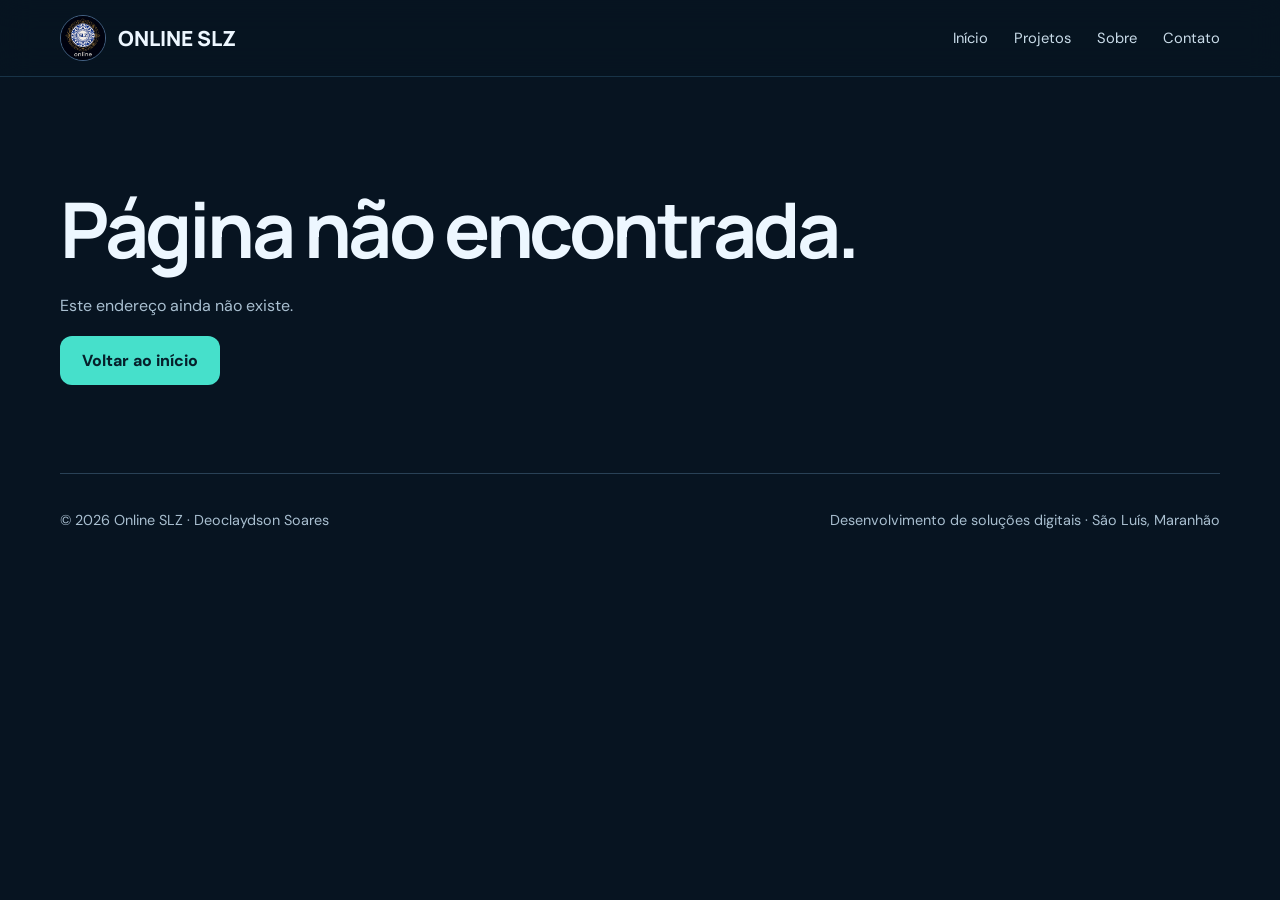
